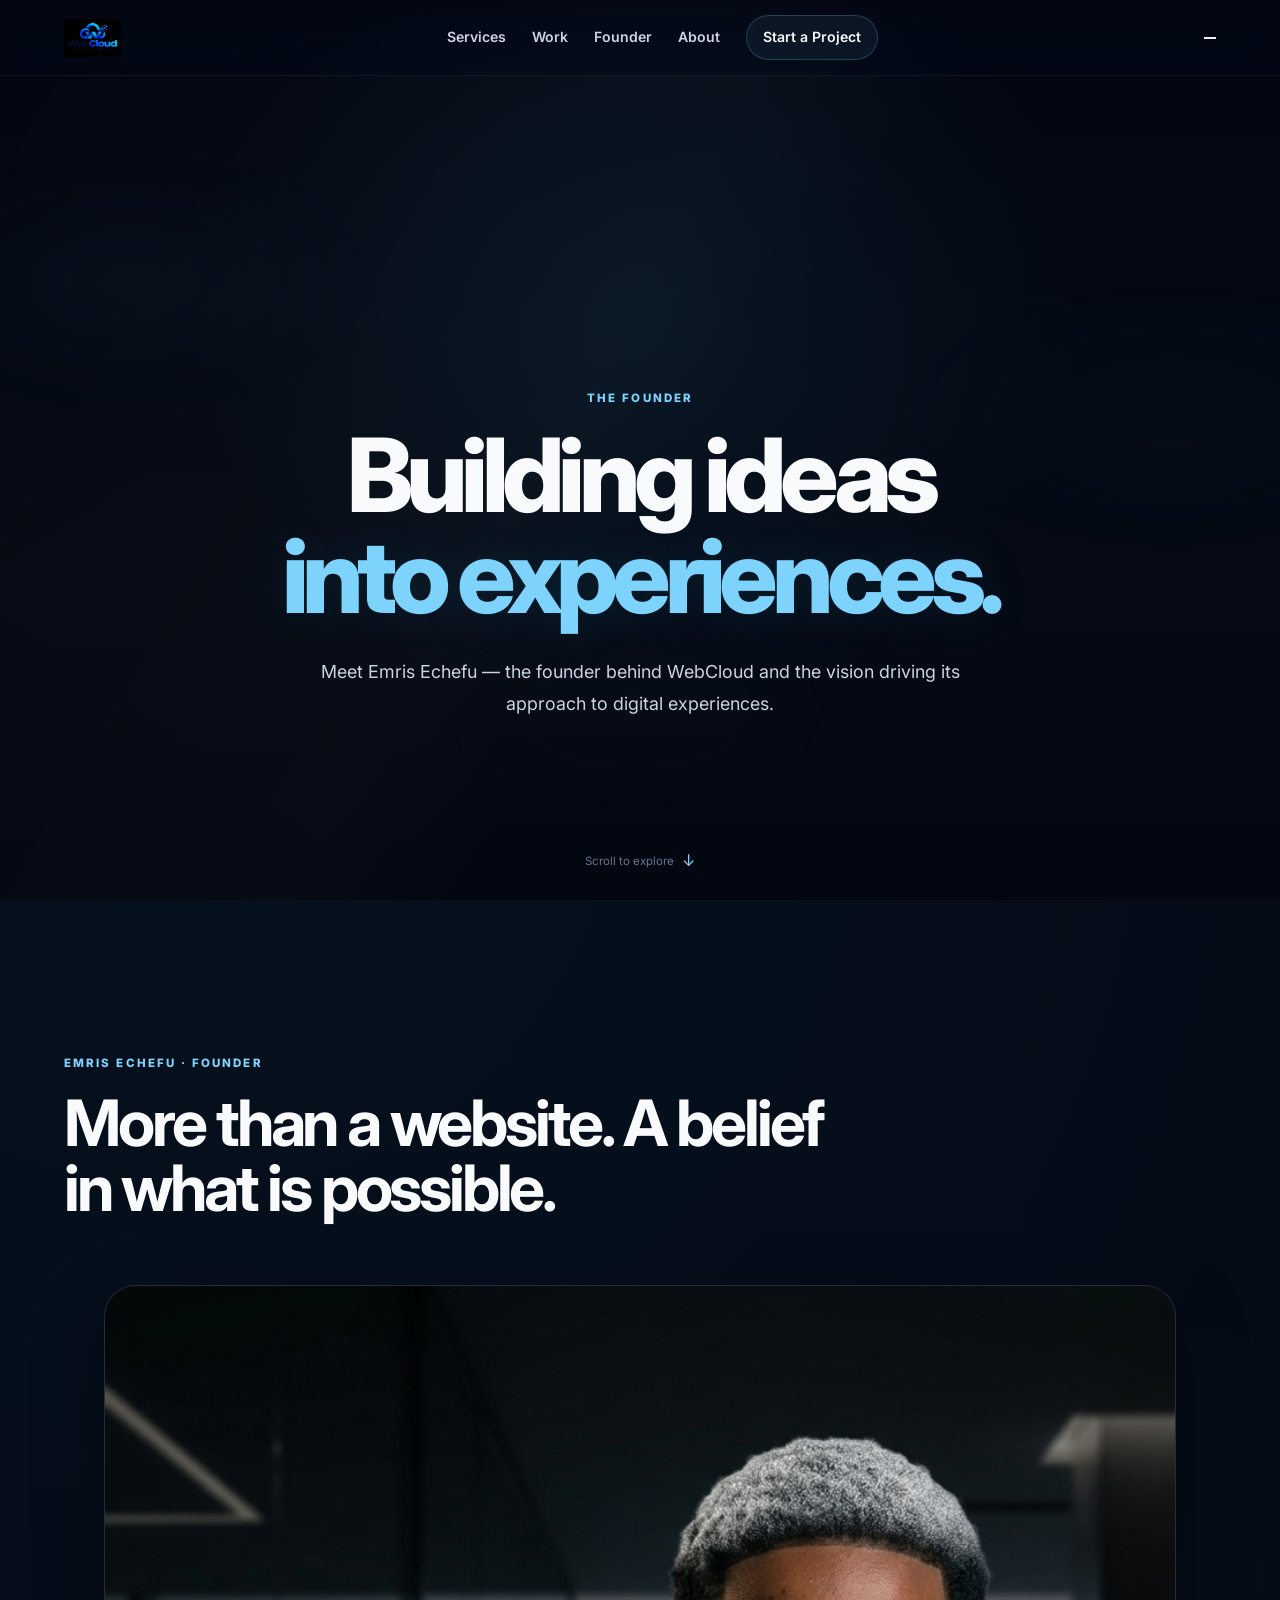
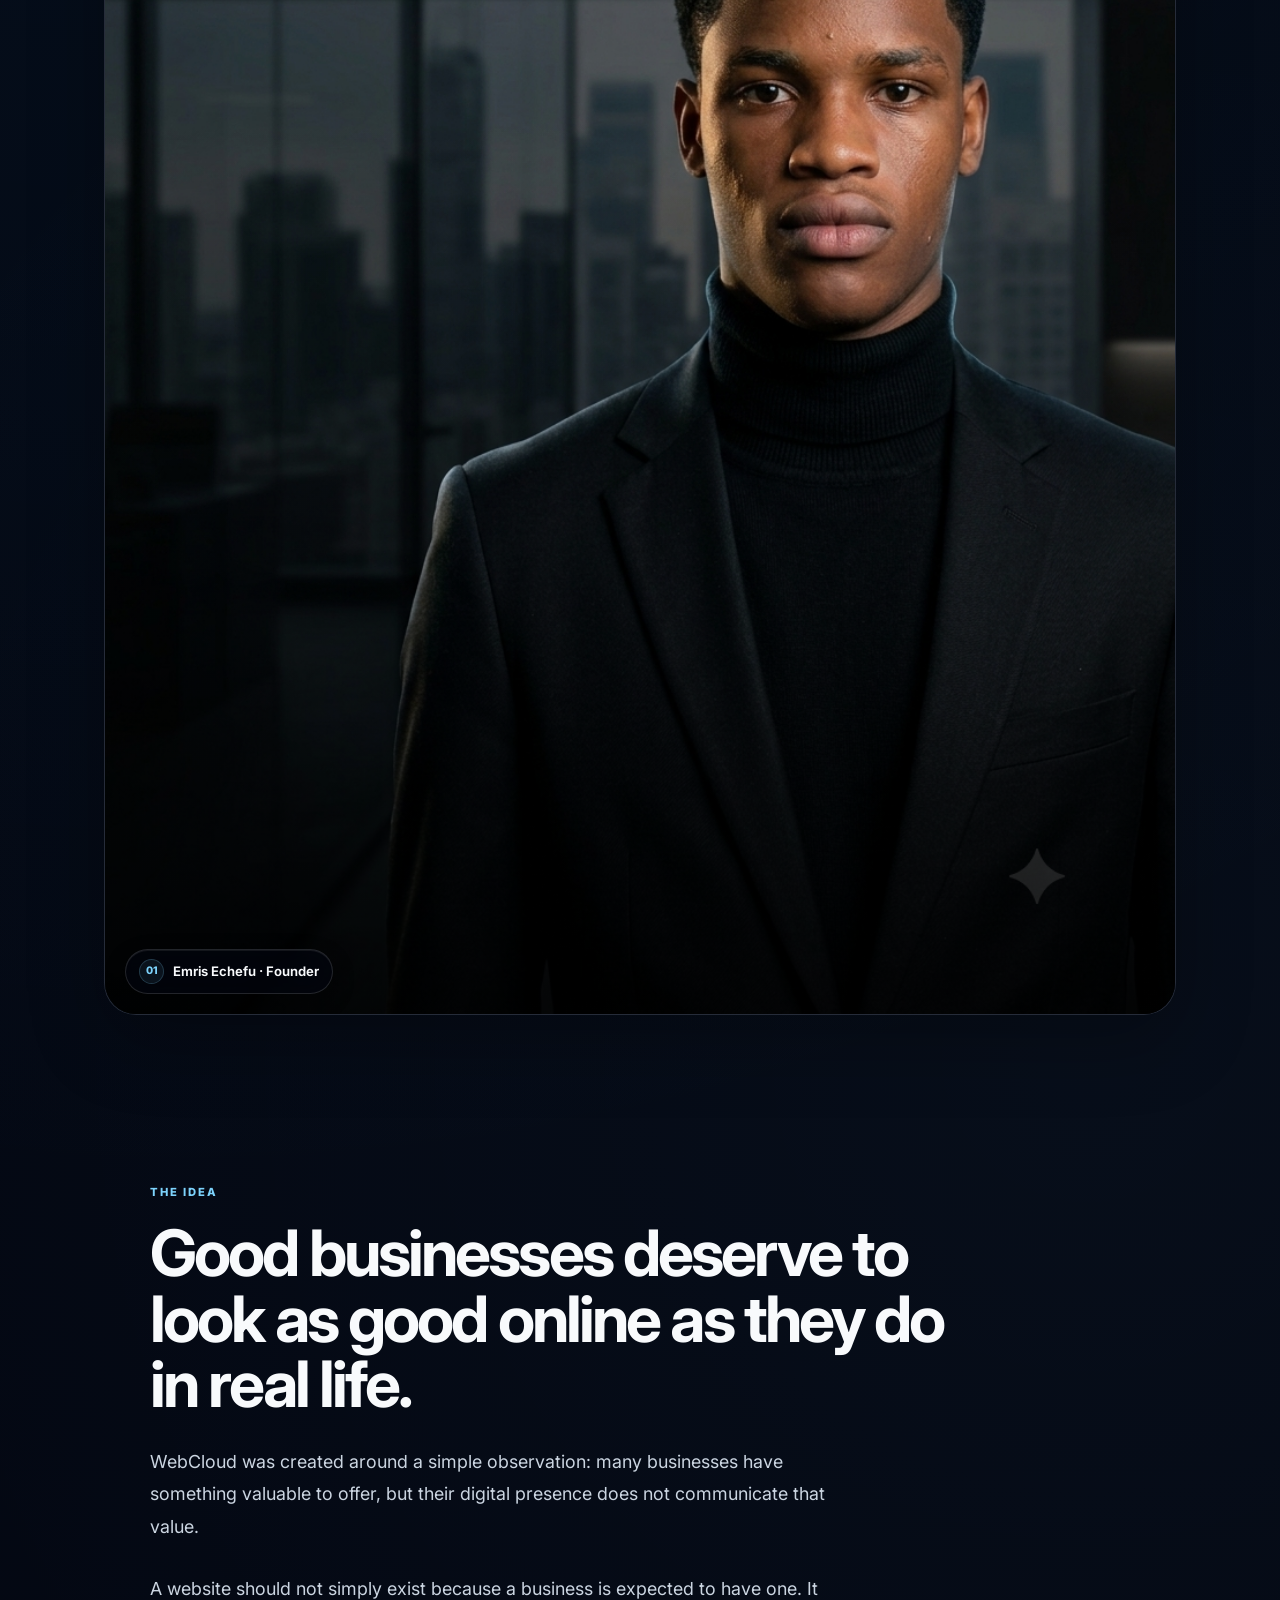
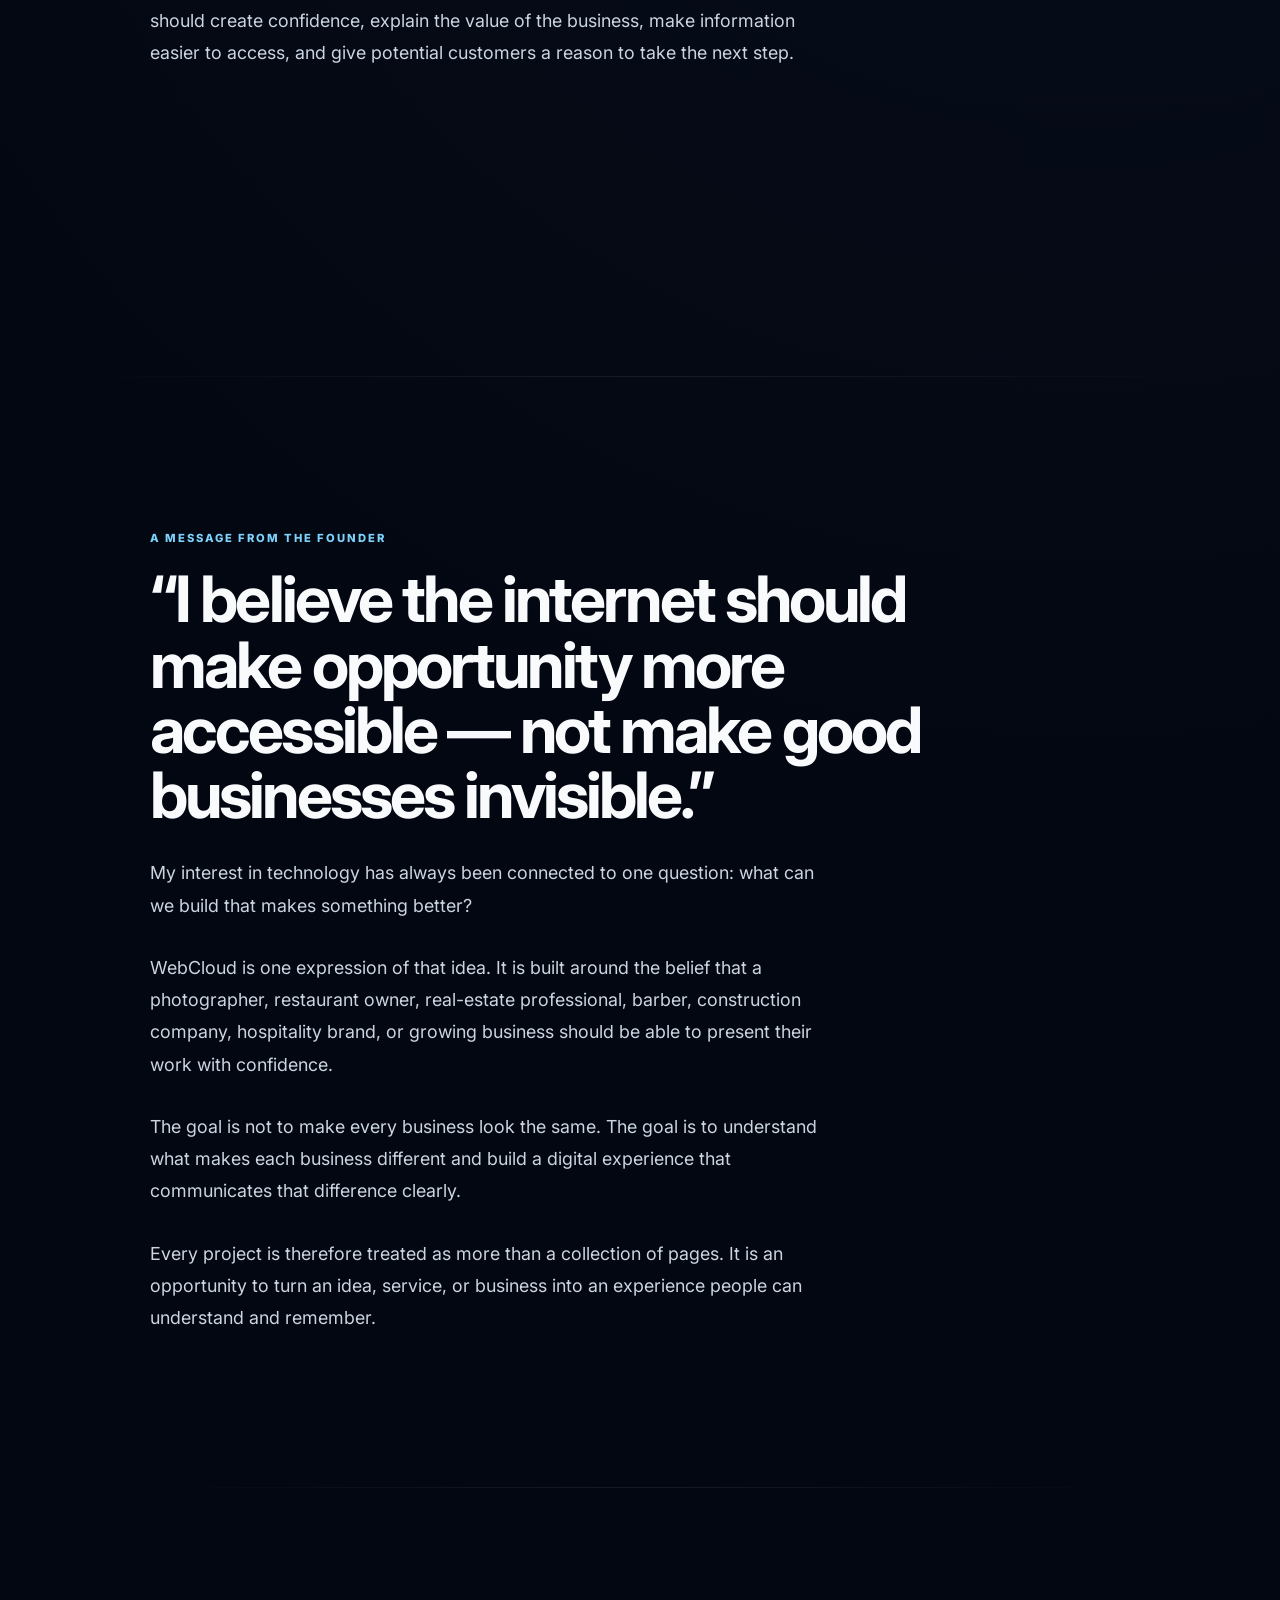
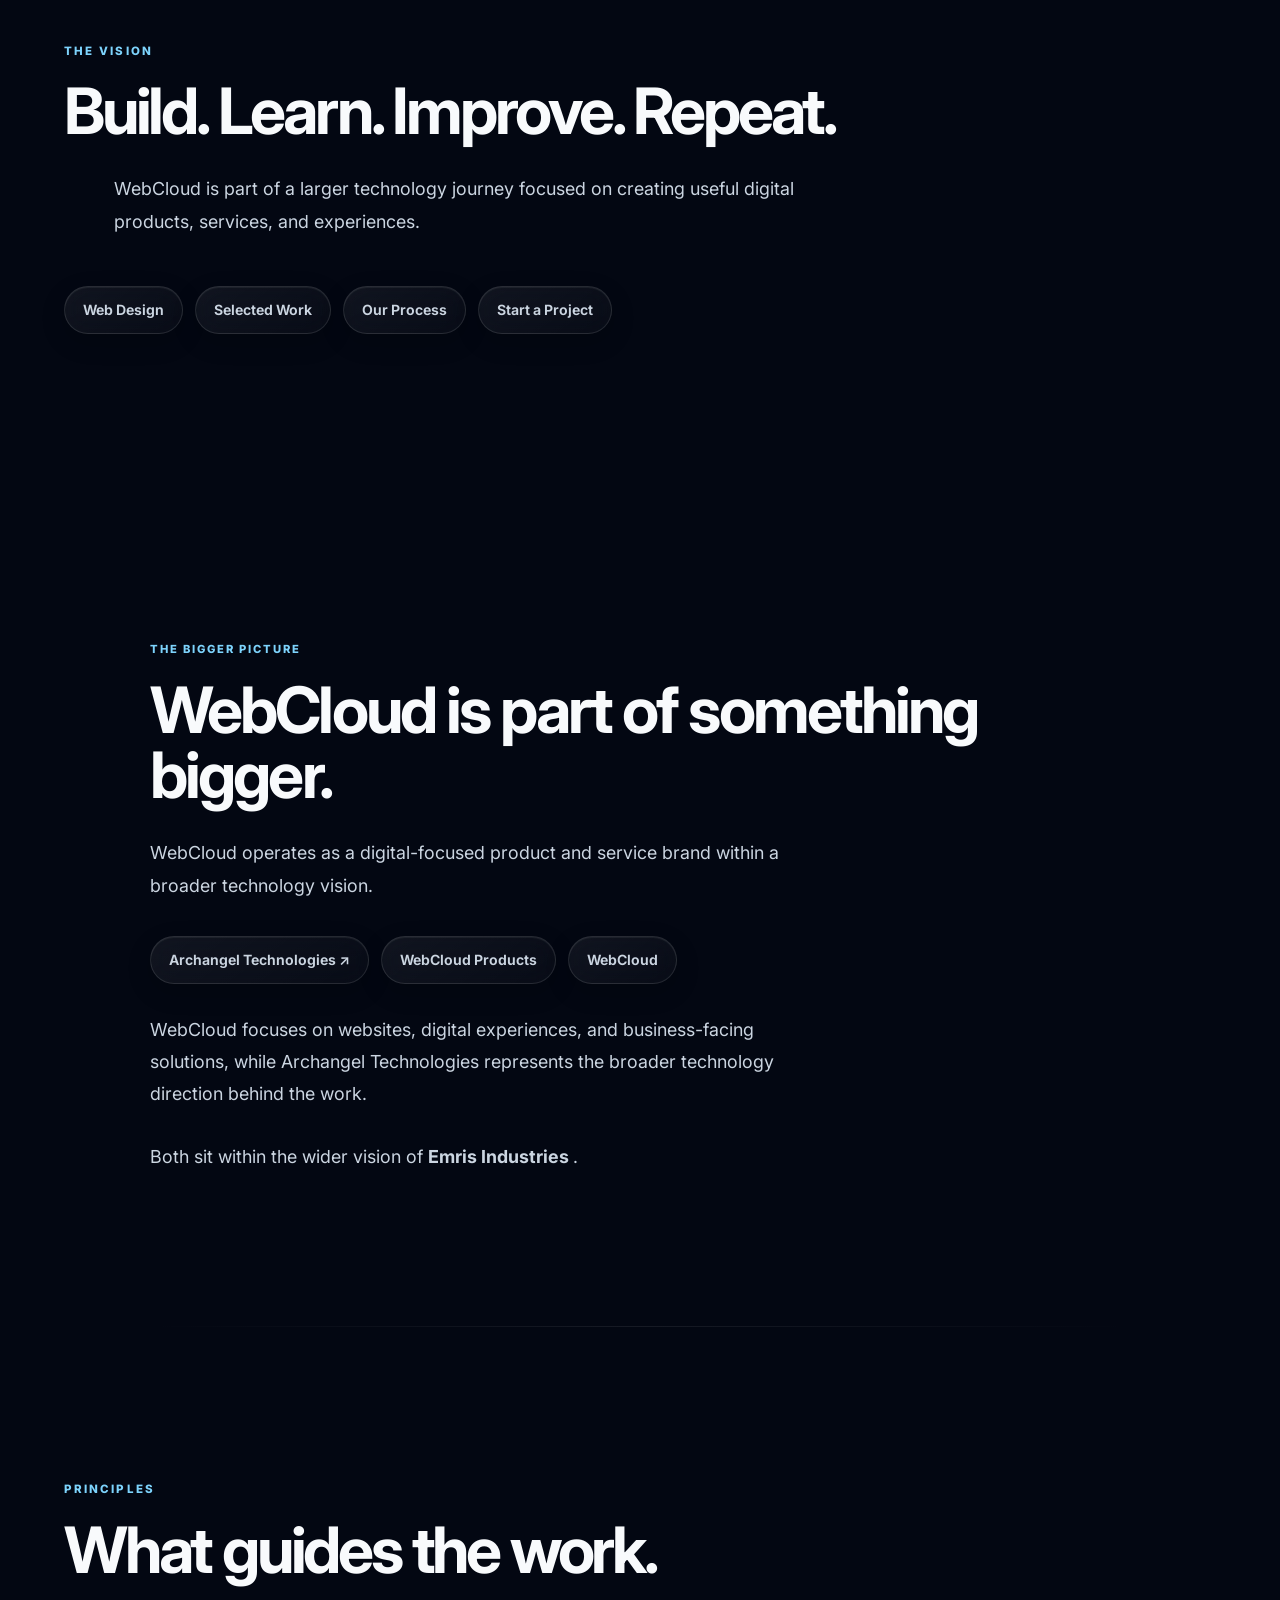
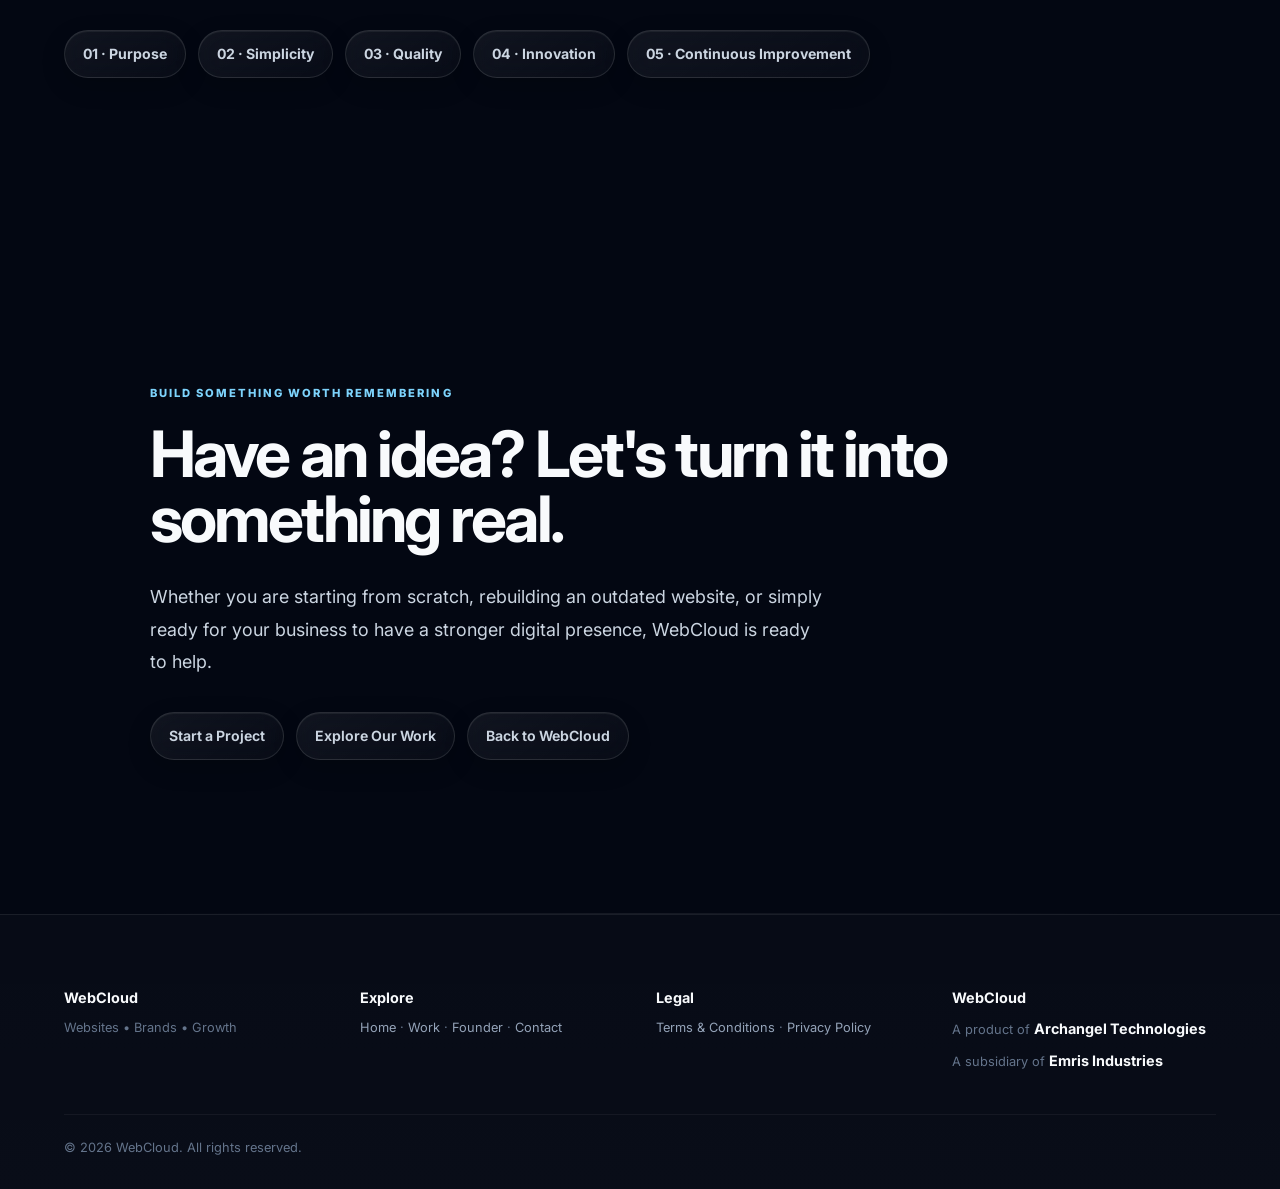
==== founder.html @ 2da9cf2d "Create founder.html" ====
<!DOCTYPE html>
<html lang="en">
<head>
  <meta charset="UTF-8">

  <meta
    name="viewport"
    content="width=device-width, initial-scale=1.0"
  >

  <meta
    name="theme-color"
    content="#030712"
  >

  <meta
    name="robots"
    content="index, follow"
  >

  <meta
    name="author"
    content="Emris Echefu"
  >

  <meta
    name="description"
    content="Meet Emris Echefu, founder of WebCloud and the creative mind behind its mission to help ambitious businesses build stronger digital identities."
  >

  <meta
    property="og:type"
    content="profile"
  >

  <meta
    property="og:title"
    content="The Founder — WebCloud"
  >

  <meta
    property="og:description"
    content="Meet Emris Echefu, founder of WebCloud."
  >

  <meta
    property="og:site_name"
    content="WebCloud"
  >

  <meta
    property="og:image"
    content="assets/founder-emris.png"
  >

  <link
    rel="icon"
    type="image/png"
    href="assets/webcloud-logo.png"
  >

  <link
    rel="preconnect"
    href="https://fonts.googleapis.com"
  >

  <link
    rel="preconnect"
    href="https://fonts.gstatic.com"
    crossorigin
  >

  <link
    href="https://fonts.googleapis.com/css2?family=Inter:wght@400;500;600;700;800&display=swap"
    rel="stylesheet"
  >

  <link
    rel="stylesheet"
    href="styles.css"
  >

  <title>
    The Founder — WebCloud
  </title>
</head>

<body>

  <!-- =====================================================
       HEADER
       ===================================================== -->

  <header class="site-header">

    <a
      class="brand"
      href="index.html"
      aria-label="WebCloud home"
    >

      <img
        src="assets/webcloud-logo.png"
        alt="WebCloud"
        width="180"
        height="48"
      >

    </a>


    <nav
      class="main-nav"
      aria-label="Primary navigation"
    >

      <a href="index.html#services">
        Services
      </a>

      <a href="products.html">
        Work
      </a>

      <a
        href="founder.html"
        aria-current="page"
      >
        Founder
      </a>

      <a href="index.html#about">
        About
      </a>

      <a
        class="nav-cta"
        href="index.html#contact"
      >
        Start a Project
      </a>

    </nav>


    <button
      class="menu-toggle"
      type="button"
      aria-label="Open navigation menu"
      aria-expanded="false"
    >

      <span></span>
      <span></span>
      <span></span>

    </button>

  </header>


  <!-- =====================================================
       MAIN
       ===================================================== -->

  <main>


    <!-- ===================================================
         HERO
         =================================================== -->

    <section
      class="hero"
      aria-labelledby="founder-hero-title"
    >

      <div
        class="sky-layer sky-layer-back"
        aria-hidden="true"
      ></div>

      <div
        class="sky-layer sky-layer-mid"
        aria-hidden="true"
      ></div>

      <div
        class="sky-layer sky-layer-front"
        aria-hidden="true"
      ></div>

      <div
        class="particle-field"
        aria-hidden="true"
      ></div>


      <div class="hero-content">

        <p class="eyebrow">
          THE FOUNDER
        </p>

        <h1 id="founder-hero-title">

          Building ideas
          <br>

          <span>
            into experiences.
          </span>

        </h1>

        <p class="hero-copy">

          Meet Emris Echefu — the founder behind
          WebCloud and the vision driving its approach
          to digital experiences.

        </p>

      </div>


      <div
        class="scroll-hint"
        aria-hidden="true"
      >

        Scroll to explore

        <span>
          ↓
        </span>

      </div>

    </section>


    <!-- ===================================================
         FOUNDER PROFILE
         =================================================== -->

    <section
      class="portfolio-section founder-profile"
      aria-labelledby="profile-title"
    >

      <div class="portfolio-heading">

        <p class="eyebrow">
          EMRIS ECHEFU · FOUNDER
        </p>

        <h2 id="profile-title">

          More than a website.
          A belief in what is possible.

        </h2>

      </div>


      <div class="portfolio-grid">

        <figure
          class="portfolio-card portfolio-card-wide"
        >

          <img
            src="assets/founder-emris.png"
            alt="Emris Echefu, founder of WebCloud"
            width="1600"
            height="1200"
            loading="eager"
            fetchpriority="high"
            decoding="async"
          >

          <figcaption>

            <span>
              01
            </span>

            Emris Echefu · Founder

          </figcaption>

        </figure>

      </div>


      <div class="section-placeholder">

        <p>
          THE IDEA
        </p>

        <h2>
          Good businesses deserve to look as good online as they do in real life.
        </h2>

        <p class="hero-copy">

          WebCloud was created around a simple observation:
          many businesses have something valuable to offer,
          but their digital presence does not communicate
          that value.

        </p>

        <p class="hero-copy">

          A website should not simply exist because a business
          is expected to have one. It should create confidence,
          explain the value of the business, make information
          easier to access, and give potential customers a
          reason to take the next step.

        </p>

      </div>

    </section>


    <!-- ===================================================
         FOUNDER MESSAGE
         =================================================== -->

    <section
      class="section-placeholder"
      aria-labelledby="message-title"
    >

      <p>
        A MESSAGE FROM THE FOUNDER
      </p>

      <h2 id="message-title">

        “I believe the internet should make opportunity
        more accessible — not make good businesses invisible.”

      </h2>

      <p class="hero-copy">

        My interest in technology has always been connected
        to one question: what can we build that makes something
        better?

      </p>

      <p class="hero-copy">

        WebCloud is one expression of that idea.

        It is built around the belief that a photographer,
        restaurant owner, real-estate professional, barber,
        construction company, hospitality brand, or growing
        business should be able to present their work with
        confidence.

      </p>

      <p class="hero-copy">

        The goal is not to make every business look the same.
        The goal is to understand what makes each business
        different and build a digital experience that communicates
        that difference clearly.

      </p>

      <p class="hero-copy">

        Every project is therefore treated as more than a
        collection of pages. It is an opportunity to turn an
        idea, service, or business into an experience people
        can understand and remember.

      </p>

    </section>


    <!-- ===================================================
         VISION
         =================================================== -->

    <section
      class="portfolio-section"
      aria-labelledby="vision-title"
    >

      <div class="portfolio-heading">

        <p class="eyebrow">
          THE VISION
        </p>

        <h2 id="vision-title">

          Build. Learn. Improve. Repeat.

        </h2>

        <p class="hero-copy">

          WebCloud is part of a larger technology journey
          focused on creating useful digital products,
          services, and experiences.

        </p>

      </div>


      <div class="contact-links">

        <a href="index.html#services">
          Web Design
        </a>

        <a href="products.html">
          Selected Work
        </a>

        <a href="index.html#process">
          Our Process
        </a>

        <a href="index.html#contact">
          Start a Project
        </a>

      </div>

    </section>


    <!-- ===================================================
         COMPANY STRUCTURE
         =================================================== -->

    <section
      class="section-placeholder"
      aria-labelledby="company-title"
    >

      <p>
        THE BIGGER PICTURE
      </p>

      <h2 id="company-title">

        WebCloud is part of something bigger.

      </h2>

      <p class="hero-copy">

        WebCloud operates as a digital-focused product and
        service brand within a broader technology vision.

      </p>

      <div class="contact-links">

        <a
          href="https://archangel-gules.vercel.app/"
          target="_blank"
          rel="noopener noreferrer"
        >

          Archangel Technologies ↗

        </a>

        <a href="products.html">

          WebCloud Products

        </a>

        <a href="index.html">

          WebCloud

        </a>

      </div>

      <p class="hero-copy">

        WebCloud focuses on websites, digital experiences,
        and business-facing solutions, while Archangel
        Technologies represents the broader technology
        direction behind the work.

      </p>

      <p class="hero-copy">

        Both sit within the wider vision of
        <strong>
          Emris Industries
        </strong>.

      </p>

    </section>


    <!-- ===================================================
         FOUNDER PRINCIPLES
         =================================================== -->

    <section
      class="portfolio-section"
      aria-labelledby="principles-title"
    >

      <div class="portfolio-heading">

        <p class="eyebrow">
          PRINCIPLES
        </p>

        <h2 id="principles-title">

          What guides the work.

        </h2>

      </div>


      <div class="contact-links">

        <a href="#principles">

          <strong>
            01 · Purpose
          </strong>

        </a>

        <a href="#principles">

          <strong>
            02 · Simplicity
          </strong>

        </a>

        <a href="#principles">

          <strong>
            03 · Quality
          </strong>

        </a>

        <a href="#principles">

          <strong>
            04 · Innovation
          </strong>

        </a>

        <a href="#principles">

          <strong>
            05 · Continuous Improvement
          </strong>

        </a>

      </div>

    </section>


    <!-- ===================================================
         CLOSING
         =================================================== -->

    <section
      class="section-placeholder contact-placeholder"
      aria-labelledby="closing-title"
    >

      <p>
        BUILD SOMETHING WORTH REMEMBERING
      </p>

      <h2 id="closing-title">

        Have an idea?
        Let's turn it into something real.

      </h2>

      <p class="hero-copy">

        Whether you are starting from scratch,
        rebuilding an outdated website, or simply
        ready for your business to have a stronger
        digital presence, WebCloud is ready to help.

      </p>


      <div class="contact-links">

        <a href="index.html#contact">
          Start a Project
        </a>

        <a href="products.html">
          Explore Our Work
        </a>

        <a href="index.html">
          Back to WebCloud
        </a>

      </div>

    </section>

  </main>


  <!-- =====================================================
       FOOTER
       ===================================================== -->

  <footer class="site-footer">

    <div>

      <strong>
        WebCloud
      </strong>

      <p>
        Websites • Brands • Growth
      </p>

    </div>


    <div>

      <strong>
        Explore
      </strong>

      <p>

        <a href="index.html">
          Home
        </a>

        ·

        <a href="products.html">
          Work
        </a>

        ·

        <a href="founder.html">
          Founder
        </a>

        ·

        <a href="index.html#contact">
          Contact
        </a>

      </p>

    </div>


    <div>

      <strong>
        Legal
      </strong>

      <p>

        <a href="terms.html">
          Terms &amp; Conditions
        </a>

        ·

        <a href="privacy.html">
          Privacy Policy
        </a>

      </p>

    </div>


    <div>

      <strong>
        WebCloud
      </strong>

      <p>
        A product of
        <strong>
          Archangel Technologies
        </strong>
      </p>

      <p>
        A subsidiary of
        <strong>
          Emris Industries
        </strong>
      </p>

    </div>


    <div>

      <p>
        © 2026 WebCloud.
        All rights reserved.
      </p>

    </div>

  </footer>


  <!-- =====================================================
       JAVASCRIPT
       ===================================================== -->

  <script src="script.js"></script>

</body>
  </html>
---- styles.css ----
/* =========================================================
   WEBCLOUD — MASTER DESIGN SYSTEM
   Version: 1.0
   Purpose:
   - Premium dark visual system
   - Glass / crystal interface
   - Responsive layouts
   - Portfolio system
   - Founder pages
   - Niche landing pages
   - Legal pages
   - Accessibility
   ========================================================= */


/* =========================================================
   01. DESIGN TOKENS
   ========================================================= */

:root {
  /* Core */
  --bg: #030712;
  --bg-soft: #070d1a;
  --surface: #0a1120;
  --surface-soft: #0d1728;

  /* Text */
  --text: #f8fafc;
  --text-soft: #cbd5e1;
  --text-muted: #94a3b8;
  --text-dim: #64748b;

  /* Accent */
  --accent: #7dd3fc;
  --accent-strong: #38bdf8;
  --accent-soft: rgba(125, 211, 252, 0.12);

  /* Glass */
  --glass-bg: rgba(255, 255, 255, 0.055);
  --glass-bg-hover: rgba(255, 255, 255, 0.085);
  --glass-bg-strong: rgba(255, 255, 255, 0.095);

  --glass-border: rgba(255, 255, 255, 0.115);
  --glass-border-hover: rgba(255, 255, 255, 0.23);

  --glass-highlight: rgba(255, 255, 255, 0.14);

  /* Shadows */
  --shadow-sm:
    0 8px 25px rgba(0, 0, 0, 0.18);

  --shadow-md:
    0 18px 55px rgba(0, 0, 0, 0.25);

  --shadow-lg:
    0 30px 90px rgba(0, 0, 0, 0.35);

  --shadow-glass:
    0 25px 75px rgba(0, 0, 0, 0.28),
    inset 0 1px 0 rgba(255, 255, 255, 0.07);

  --shadow-glass-hover:
    0 35px 100px rgba(0, 0, 0, 0.38),
    0 0 45px rgba(56, 189, 248, 0.07),
    inset 0 1px 0 rgba(255, 255, 255, 0.12);

  /* Radius */
  --radius-sm: 10px;
  --radius-md: 16px;
  --radius-lg: 24px;
  --radius-xl: 32px;
  --radius-pill: 999px;

  /* Layout */
  --container: 1180px;
  --page-padding: clamp(20px, 5vw, 72px);

  /* Motion */
  --ease:
    cubic-bezier(0.22, 1, 0.36, 1);

  --ease-smooth:
    cubic-bezier(0.16, 1, 0.3, 1);

  --transition-fast: 180ms ease;
  --transition: 350ms var(--ease);
  --transition-slow: 600ms var(--ease-smooth);
}


/* =========================================================
   02. RESET
   ========================================================= */

*,
*::before,
*::after {
  box-sizing: border-box;
}


html {
  scroll-behavior: smooth;
  scroll-padding-top: 90px;
}


body {
  margin: 0;

  min-width: 320px;

  background:
    radial-gradient(
      circle at 15% 10%,
      rgba(56, 189, 248, 0.055),
      transparent 30%
    ),
    radial-gradient(
      circle at 85% 35%,
      rgba(125, 211, 252, 0.035),
      transparent 28%
    ),
    var(--bg);

  color: var(--text);

  font-family:
    "Inter",
    system-ui,
    -apple-system,
    BlinkMacSystemFont,
    "Segoe UI",
    sans-serif;

  font-size: 16px;
  line-height: 1.6;

  overflow-x: hidden;

  -webkit-font-smoothing: antialiased;
  text-rendering: optimizeLegibility;
}


img {
  display: block;
  max-width: 100%;
}


button,
input,
textarea,
select {
  font: inherit;
}


button,
a {
  -webkit-tap-highlight-color: transparent;
}


a {
  color: inherit;
  text-decoration: none;
}


button {
  border: 0;
}


::selection {
  background: rgba(56, 189, 248, 0.22);
  color: #fff;
}


/* =========================================================
   03. ACCESSIBILITY
   ========================================================= */

:focus-visible {
  outline: 2px solid var(--accent);
  outline-offset: 4px;
}


.skip-link {
  position: fixed;

  top: 12px;
  left: 12px;

  z-index: 9999;

  padding: 10px 15px;

  border-radius: var(--radius-sm);

  background: #fff;
  color: #020617;

  transform: translateY(-150%);

  transition: transform var(--transition-fast);
}


.skip-link:focus {
  transform: translateY(0);
}


/* =========================================================
   04. GLOBAL CONTAINER
   ========================================================= */

.container {
  width: min(
    calc(100% - (var(--page-padding) * 2)),
    var(--container)
  );

  margin-inline: auto;
}


main {
  position: relative;
  isolation: isolate;
}


/* =========================================================
   05. HEADER
   ========================================================= */

.site-header {
  position: fixed;

  top: 0;
  left: 0;
  right: 0;

  z-index: 1000;

  display: flex;
  align-items: center;
  justify-content: space-between;

  min-height: 76px;

  padding:
    12px
    var(--page-padding);

  background:
    linear-gradient(
      180deg,
      rgba(3, 7, 18, 0.76),
      rgba(3, 7, 18, 0.35)
    );

  border-bottom:
    1px solid rgba(255, 255, 255, 0.055);

  backdrop-filter:
    blur(18px)
    saturate(140%);

  -webkit-backdrop-filter:
    blur(18px)
    saturate(140%);

  transition:
    background var(--transition),
    border-color var(--transition),
    box-shadow var(--transition);
}


.site-header.scrolled,
.site-header.is-scrolled,
.site-header[data-scrolled="true"] {
  background:
    rgba(3, 7, 18, 0.82);

  border-bottom-color:
    rgba(255, 255, 255, 0.09);

  box-shadow:
    0 15px 50px rgba(0, 0, 0, 0.2);
}


.brand {
  display: inline-flex;
  align-items: center;

  position: relative;

  z-index: 2;
}


.brand img {
  width: auto;
  height: 38px;

  object-fit: contain;
}


.main-nav {
  display: flex;
  align-items: center;
  gap: 26px;
}


.main-nav > a {
  position: relative;

  color: var(--text-soft);

  font-size: 0.88rem;
  font-weight: 600;

  transition:
    color var(--transition-fast);
}


.main-nav > a:not(.nav-cta)::after {
  content: "";

  position: absolute;

  left: 0;
  bottom: -7px;

  width: 0;
  height: 1px;

  background: var(--accent);

  transition: width var(--transition);
}


.main-nav > a:not(.nav-cta):hover {
  color: var(--text);
}


.main-nav > a:not(.nav-cta):hover::after {
  width: 100%;
}


.nav-cta {
  padding: 10px 16px;

  border:
    1px solid rgba(125, 211, 252, 0.22);

  border-radius: var(--radius-pill);

  background:
    rgba(125, 211, 252, 0.075);

  color: var(--text) !important;

  backdrop-filter: blur(12px);
  -webkit-backdrop-filter: blur(12px);

  transition:
    transform var(--transition),
    background var(--transition),
    border-color var(--transition);
}


.nav-cta:hover {
  transform: translateY(-2px);

  background:
    rgba(125, 211, 252, 0.13);

  border-color:
    rgba(125, 211, 252, 0.36);
}


/* =========================================================
   06. HERO
   ========================================================= */

.hero {
  position: relative;

  min-height: 100svh;

  display: grid;
  place-items: center;

  padding:
    150px
    var(--page-padding)
    100px;

  overflow: hidden;

  background:
    radial-gradient(
      ellipse at 50% 35%,
      rgba(56, 189, 248, 0.075),
      transparent 50%
    ),
    linear-gradient(
      180deg,
      #030712 0%,
      #050a14 65%,
      #030712 100%
    );
}


.hero::before {
  content: "";

  position: absolute;
  inset: 0;

  pointer-events: none;

  background:
    linear-gradient(
      120deg,
      transparent 0%,
      rgba(255, 255, 255, 0.018) 45%,
      transparent 55%
    );

  opacity: 0.8;
}


.hero-content {
  position: relative;

  z-index: 5;

  width: min(900px, 100%);

  text-align: center;
}


.eyebrow {
  margin: 0 0 18px;

  color: var(--accent);

  font-size: 0.72rem;
  font-weight: 800;

  letter-spacing: 0.18em;
  text-transform: uppercase;
}


.hero h1 {
  margin: 0;

  max-width: 1000px;

  font-size:
    clamp(3rem, 8vw, 7rem);

  line-height: 0.98;

  letter-spacing: -0.065em;

  font-weight: 800;
}


.hero h1 span {
  color: var(--accent);

  text-shadow:
    0 0 50px rgba(56, 189, 248, 0.12);
}


.hero-copy {
  width: min(680px, 100%);

  margin:
    30px auto 0;

  color: var(--text-soft);

  font-size:
    clamp(1rem, 1.5vw, 1.12rem);

  line-height: 1.8;
}


.hero-actions {
  display: flex;
  align-items: center;
  justify-content: center;
  flex-wrap: wrap;

  gap: 12px;

  margin-top: 34px;
}


.scroll-hint {
  position: absolute;

  left: 50%;
  bottom: 26px;

  z-index: 5;

  display: flex;
  align-items: center;
  gap: 8px;

  color: var(--text-dim);

  font-size: 0.72rem;

  transform: translateX(-50%);
}


.scroll-hint span {
  color: var(--accent);

  font-size: 1rem;
}


/* =========================================================
   07. ATMOSPHERIC SKY LAYERS
   ========================================================= */

.sky-layer {
  position: absolute;

  pointer-events: none;

  border-radius: 50%;

  filter: blur(40px);

  opacity: 0.55;

  will-change: transform;
}


.sky-layer-back {
  width: 520px;
  height: 240px;

  top: 18%;
  left: -10%;

  background:
    radial-gradient(
      ellipse,
      rgba(125, 211, 252, 0.075),
      transparent 70%
    );
}


.sky-layer-mid {
  width: 600px;
  height: 260px;

  top: 32%;
  right: -15%;

  background:
    radial-gradient(
      ellipse,
      rgba(56, 189, 248, 0.06),
      transparent 70%
    );
}


.sky-layer-front {
  width: 500px;
  height: 200px;

  bottom: 10%;
  left: 30%;

  background:
    radial-gradient(
      ellipse,
      rgba(255, 255, 255, 0.035),
      transparent 70%
    );
}


/* =========================================================
   08. BUTTON SYSTEM
   ========================================================= */

.button {
  position: relative;

  display: inline-flex;
  align-items: center;
  justify-content: center;

  min-height: 50px;

  padding: 0 20px;

  border-radius: var(--radius-pill);

  font-size: 0.9rem;
  font-weight: 700;

  overflow: hidden;

  transition:
    transform var(--transition),
    background var(--transition),
    border-color var(--transition),
    box-shadow var(--transition);
}


.button-primary {
  border:
    1px solid rgba(125, 211, 252, 0.35);

  background:
    linear-gradient(
      135deg,
      rgba(125, 211, 252, 0.18),
      rgba(56, 189, 248, 0.08)
    );

  color: #fff;

  box-shadow:
    0 15px 40px rgba(0, 0, 0, 0.22),
    inset 0 1px 0 rgba(255, 255, 255, 0.11);
}


.button-primary:hover {
  transform: translateY(-3px);

  border-color:
    rgba(125, 211, 252, 0.55);

  background:
    linear-gradient(
      135deg,
      rgba(125, 211, 252, 0.25),
      rgba(56, 189, 248, 0.12)
    );

  box-shadow:
    0 22px 60px rgba(0, 0, 0, 0.3),
    0 0 40px rgba(56, 189, 248, 0.08),
    inset 0 1px 0 rgba(255, 255, 255, 0.15);
}


.button-secondary {
  border:
    1px solid rgba(255, 255, 255, 0.14);

  background:
    rgba(255, 255, 255, 0.045);

  color: var(--text);

  backdrop-filter: blur(14px);
  -webkit-backdrop-filter: blur(14px);

  box-shadow:
    var(--shadow-sm),
    inset 0 1px 0 rgba(255, 255, 255, 0.07);
}


.button-secondary:hover {
  transform: translateY(-3px);

  background:
    rgba(255, 255, 255, 0.08);

  border-color:
    rgba(255, 255, 255, 0.25);

  box-shadow:
    var(--shadow-md),
    inset 0 1px 0 rgba(255, 255, 255, 0.11);
}


/* =========================================================
   09. GENERIC SECTIONS
   ========================================================= */

section {
  position: relative;
}


.section-placeholder {
  width: min(
    calc(100% - (var(--page-padding) * 2)),
    980px
  );

  margin-inline: auto;

  padding:
    clamp(90px, 12vw, 160px)
    0;
}


.section-placeholder > p:first-child {
  margin: 0 0 18px;

  color: var(--accent);

  font-size: 0.7rem;
  font-weight: 800;

  letter-spacing: 0.18em;

  text-transform: uppercase;
}


.section-placeholder h2 {
  max-width: 850px;

  margin: 0;

  font-size:
    clamp(2rem, 5vw, 4.2rem);

  line-height: 1.02;

  letter-spacing: -0.045em;
}


.section-placeholder .hero-copy {
  margin-left: 0;
  margin-right: 0;

  max-width: 720px;
}


.section-placeholder::after {
  content: "";

  position: absolute;

  left: 0;
  right: 0;
  bottom: 0;

  height: 1px;

  background:
    linear-gradient(
      90deg,
      transparent,
      rgba(255, 255, 255, 0.08),
      transparent
    );
}


/* =========================================================
   10. GLASS CARD SYSTEM
   ========================================================= */

.glass-card {
  position: relative;

  overflow: hidden;

  background:
    linear-gradient(
      145deg,
      rgba(255, 255, 255, 0.075),
      rgba(255, 255, 255, 0.025)
    );

  border:
    1px solid var(--glass-border);

  border-radius: var(--radius-lg);

  box-shadow: var(--shadow-glass);

  backdrop-filter:
    blur(18px)
    saturate(125%);

  -webkit-backdrop-filter:
    blur(18px)
    saturate(125%);

  transition:
    transform var(--transition-slow),
    background var(--transition),
    border-color var(--transition),
    box-shadow var(--transition-slow);
}


.glass-card::before {
  content: "";

  position: absolute;

  top: 0;
  left: 0;

  width: 48%;
  height: 1px;

  pointer-events: none;

  background:
    linear-gradient(
      90deg,
      transparent,
      rgba(255, 255, 255, 0.45),
      transparent
    );

  opacity: 0.6;

  transition:
    width var(--transition-slow),
    opacity var(--transition);
}


.glass-card:hover {
  transform: translateY(-7px);

  background:
    linear-gradient(
      145deg,
      rgba(255, 255, 255, 0.095),
      rgba(255, 255, 255, 0.035)
    );

  border-color:
    var(--glass-border-hover);

  box-shadow:
    var(--shadow-glass-hover);
}


.glass-card:hover::before {
  width: 78%;
  opacity: 0.95;
}


/* =========================================================
   11. CONTACT / LINK CARDS
   ========================================================= */

.contact-links {
  display: flex;
  flex-wrap: wrap;

  gap: 12px;

  margin-top: 34px;
}


.contact-links a {
  position: relative;

  display: inline-flex;
  align-items: center;
  justify-content: center;

  min-height: 48px;

  padding:
    0 18px;

  border:
    1px solid var(--glass-border);

  border-radius: var(--radius-pill);

  background:
    linear-gradient(
      145deg,
      rgba(255, 255, 255, 0.06),
      rgba(255, 255, 255, 0.025)
    );

  color: var(--text-soft);

  font-size: 0.88rem;
  font-weight: 650;

  box-shadow:
    var(--shadow-sm),
    inset 0 1px 0 rgba(255, 255, 255, 0.06);

  backdrop-filter: blur(14px);
  -webkit-backdrop-filter: blur(14px);

  transition:
    transform var(--transition),
    background var(--transition),
    border-color var(--transition),
    color var(--transition),
    box-shadow var(--transition);
}


.contact-links a:hover {
  transform: translateY(-3px);

  color: var(--text);

  background:
    linear-gradient(
      145deg,
      rgba(255, 255, 255, 0.095),
      rgba(255, 255, 255, 0.035)
    );

  border-color:
    var(--glass-border-hover);

  box-shadow:
    var(--shadow-md),
    inset 0 1px 0 rgba(255, 255, 255, 0.1);
}


/* =========================================================
   12. PORTFOLIO
   ========================================================= */

.portfolio-section {
  width: min(
    calc(100% - (var(--page-padding) * 2)),
    var(--container)
  );

  margin-inline: auto;

  padding:
    clamp(90px, 12vw, 160px)
    0;
}


.portfolio-heading {
  max-width: 780px;

  margin-bottom: 48px;
}


.portfolio-heading h2 {
  margin: 0;

  font-size:
    clamp(2.1rem, 5vw, 4.6rem);

  line-height: 1.02;

  letter-spacing: -0.05em;
}


.portfolio-grid {
  display: grid;

  grid-template-columns:
    repeat(2, minmax(0, 1fr));

  gap: 18px;
}


.portfolio-card {
  position: relative;

  min-height: 420px;

  overflow: hidden;

  border:
    1px solid var(--glass-border);

  border-radius: var(--radius-xl);

  background: var(--surface);

  box-shadow: var(--shadow-glass);

  backdrop-filter: blur(16px);
  -webkit-backdrop-filter: blur(16px);

  transform: translate3d(0, 0, 0);

  transition:
    transform var(--transition-slow),
    border-color var(--transition),
    box-shadow var(--transition-slow);
}


.portfolio-card-wide {
  grid-column: 1 / -1;

  min-height: clamp(340px, 52vw, 680px);
}


.portfolio-card img {
  width: 100%;
  height: 100%;

  min-height: inherit;

  object-fit: cover;

  transform: scale(1.001);

  transition:
    transform 900ms var(--ease-smooth),
    filter 700ms ease;
}


.portfolio-card::after {
  content: "";

  position: absolute;

  inset: 0;

  z-index: 1;

  pointer-events: none;

  background:
    linear-gradient(
      to top,
      rgba(0, 0, 0, 0.78),
      rgba(0, 0, 0, 0.22) 35%,
      transparent 68%
    );
}


.portfolio-card:hover {
  transform: translateY(-7px);

  border-color:
    var(--glass-border-hover);

  box-shadow:
    var(--shadow-glass-hover);
}


.portfolio-card:hover img {
  transform: scale(1.045);

  filter:
    saturate(1.05)
    contrast(1.02)
    brightness(1.03);
}


.portfolio-card figcaption {
  position: absolute;

  z-index: 3;

  left: 20px;
  bottom: 20px;

  display: inline-flex;
  align-items: center;
  gap: 9px;

  padding:
    9px 13px;

  border:
    1px solid rgba(255, 255, 255, 0.13);

  border-radius: var(--radius-pill);

  background:
    rgba(3, 7, 18, 0.55);

  color: var(--text);

  font-size: 0.82rem;
  font-weight: 650;

  backdrop-filter: blur(16px);
  -webkit-backdrop-filter: blur(16px);

  box-shadow:
    var(--shadow-sm),
    inset 0 1px 0 rgba(255, 255, 255, 0.07);

  transition:
    transform var(--transition),
    background var(--transition),
    border-color var(--transition);
}


.portfolio-card figcaption span {
  display: inline-grid;
  place-items: center;

  width: 25px;
  height: 25px;

  border:
    1px solid rgba(125, 211, 252, 0.2);

  border-radius: 50%;

  background:
    rgba(125, 211, 252, 0.08);

  color: var(--accent);

  font-size: 0.65rem;
  font-weight: 800;
}


.portfolio-card:hover figcaption {
  transform: translateY(-2px);

  background:
    rgba(3, 7, 18, 0.7);

  border-color:
    rgba(255, 255, 255, 0.22);
}


/* =========================================================
   13. FOUNDER
   ========================================================= */

.founder-section {
  position: relative;
}


.founder-section .portfolio-card {
  max-width: 900px;
  margin-inline: auto;
}


.founder-section .portfolio-card img {
  object-position: center top;
}


.founder-section .hero-copy {
  max-width: 760px;
}


/* =========================================================
   14. GENERIC CONTENT / NICHE PAGES
   ========================================================= */

.page-hero {
  position: relative;

  min-height: 70svh;

  display: grid;
  place-items: center;

  padding:
    150px
    var(--page-padding)
    100px;

  overflow: hidden;

  background:
    radial-gradient(
      ellipse at 50% 30%,
      rgba(56, 189, 248, 0.07),
      transparent 55%
    );
}


.page-hero-content {
  width: min(900px, 100%);

  margin-inline: auto;

  text-align: center;
}


.page-hero h1 {
  margin: 0;

  font-size:
    clamp(2.8rem, 7vw, 6.5rem);

  line-height: 0.98;

  letter-spacing: -0.06em;
}


.page-hero h1 span {
  color: var(--accent);
}


.page-section {
  width: min(
    calc(100% - (var(--page-padding) * 2)),
    var(--container)
  );

  margin-inline: auto;

  padding:
    clamp(80px, 10vw, 140px)
    0;
}


.page-section-header {
  max-width: 760px;

  margin-bottom: 44px;
}


.page-section-header h2 {
  margin: 0;

  font-size:
    clamp(2rem, 5vw, 4rem);

  line-height: 1.02;

  letter-spacing: -0.045em;
}


.page-section-header p {
  margin-top: 22px;

  color: var(--text-soft);

  line-height: 1.8;
}


/* =========================================================
   15. FEATURE GRID
   ========================================================= */

.feature-grid {
  display: grid;

  grid-template-columns:
    repeat(3, minmax(0, 1fr));

  gap: 16px;
}


.feature-card {
  padding: 28px;

  min-height: 220px;
}


.feature-card h3 {
  margin: 0 0 12px;

  font-size: 1.05rem;

  letter-spacing: -0.02em;
}


.feature-card p {
  margin: 0;

  color: var(--text-muted);

  font-size: 0.92rem;

  line-height: 1.75;
}


/* =========================================================
   16. LEGAL PAGES
   ========================================================= */

.legal-page {
  width: min(
    calc(100% - (var(--page-padding) * 2)),
    900px
  );

  margin-inline: auto;

  padding:
    160px
    0
    100px;
}


.legal-page header {
  margin-bottom: 55px;
}


.legal-page h1 {
  margin: 0;

  font-size:
    clamp(2.7rem, 7vw, 5.5rem);

  line-height: 0.98;

  letter-spacing: -0.055em;
}


.legal-page .updated {
  margin-top: 18px;

  color: var(--text-dim);

  font-size: 0.82rem;
}


.legal-content {
  padding: clamp(24px, 5vw, 50px);

  border:
    1px solid var(--glass-border);

  border-radius: var(--radius-lg);

  background:
    linear-gradient(
      145deg,
      rgba(255, 255, 255, 0.055),
      rgba(255, 255, 255, 0.018)
    );

  box-shadow: var(--shadow-glass);

  backdrop-filter: blur(18px);
  -webkit-backdrop-filter: blur(18px);
}


.legal-content h2 {
  margin:
    42px 0 14px;

  color: var(--text);

  font-size: 1.35rem;

  letter-spacing: -0.02em;
}


.legal-content h2:first-child {
  margin-top: 0;
}


.legal-content h3 {
  margin:
    30px 0 10px;

  font-size: 1rem;
}


.legal-content p,
.legal-content li {
  color: var(--text-soft);

  font-size: 0.94rem;

  line-height: 1.85;
}


.legal-content ul,
.legal-content ol {
  padding-left: 22px;
}


.legal-content li + li {
  margin-top: 8px;
}


/* =========================================================
   17. FORMS
   ========================================================= */

.form-grid {
  display: grid;

  grid-template-columns:
    repeat(2, minmax(0, 1fr));

  gap: 16px;
}


.form-field {
  display: flex;
  flex-direction: column;

  gap: 8px;
}


.form-field.full {
  grid-column: 1 / -1;
}


.form-field label {
  color: var(--text-soft);

  font-size: 0.82rem;
  font-weight: 650;
}


.form-field input,
.form-field textarea,
.form-field select {
  width: 100%;

  border:
    1px solid var(--glass-border);

  border-radius: var(--radius-md);

  padding:
    14px 15px;

  background:
    rgba(255, 255, 255, 0.045);

  color: var(--text);

  outline: none;

  backdrop-filter: blur(12px);
  -webkit-backdrop-filter: blur(12px);

  transition:
    border-color var(--transition-fast),
    background var(--transition-fast),
    box-shadow var(--transition-fast);
}


.form-field textarea {
  min-height: 160px;

  resize: vertical;
}


.form-field input::placeholder,
.form-field textarea::placeholder {
  color: var(--text-dim);
}


.form-field input:focus,
.form-field textarea:focus,
.form-field select:focus {
  border-color:
    rgba(125, 211, 252, 0.42);

  background:
    rgba(255, 255, 255, 0.065);

  box-shadow:
    0 0 0 3px rgba(56, 189, 248, 0.07);
}


/* =========================================================
   18. FOOTER
   ========================================================= */

.site-footer {
  position: relative;

  display: grid;

  grid-template-columns:
    repeat(4, minmax(0, 1fr));

  gap: 32px;

  padding:
    70px
    var(--page-padding)
    30px;

  border-top:
    1px solid rgba(255, 255, 255, 0.07);

  background:
    linear-gradient(
      180deg,
      rgba(255, 255, 255, 0.015),
      rgba(255, 255, 255, 0.025)
    );
}


.site-footer > div:last-child {
  grid-column: 1 / -1;

  padding-top: 22px;

  border-top:
    1px solid rgba(255, 255, 255, 0.05);
}


.site-footer strong {
  display: inline-block;

  margin-bottom: 8px;

  color: var(--text);

  font-size: 0.9rem;
}


.site-footer p {
  margin: 0;

  color: var(--text-dim);

  font-size: 0.8rem;

  line-height: 1.7;
}


.site-footer a {
  color: var(--text-muted);

  transition:
    color var(--transition-fast);
}


.site-footer a:hover {
  color: var(--accent);
}


/* =========================================================
   19. MOBILE NAVIGATION
   ========================================================= */

.mobile-menu-toggle {
  display: none;

  position: relative;

  z-index: 1100;

  width: 44px;
  height: 44px;

  padding: 0;

  border:
    1px solid rgba(255, 255, 255, 0.11);

  border-radius: 12px;

  background:
    rgba(255, 255, 255, 0.045);

  cursor: pointer;

  backdrop-filter: blur(14px);
  -webkit-backdrop-filter: blur(14px);
}


.mobile-menu-toggle span {
  position: absolute;

  left: 50%;

  width: 20px;
  height: 2px;

  border-radius: 2px;

  background: var(--text);

  transform:
    translateX(-50%);

  transition:
    transform var(--transition),
    opacity var(--transition);
}


.mobile-menu-toggle span:nth-child(1) {
  top: 14px;
}


.mobile-menu-toggle span:nth-child(2) {
  top: 21px;
}


.mobile-menu-toggle span:nth-child(3) {
  top: 28px;
}


.mobile-menu-toggle.active span:nth-child(1) {
  transform:
    translateX(-50%)
    translateY(7px)
    rotate(45deg);
}


.mobile-menu-toggle.active span:nth-child(2) {
  opacity: 0;
}


.mobile-menu-toggle.active span:nth-child(3) {
  transform:
    translateX(-50%)
    translateY(-7px)
    rotate(-45deg);
}


.mobile-nav {
  display: none;
}


/* =========================================================
   20. RESPONSIVE — TABLET
   ========================================================= */

@media (max-width: 900px) {

  .main-nav {
    gap: 16px;
  }


  .main-nav > a {
    font-size: 0.8rem;
  }


  .feature-grid {
    grid-template-columns:
      repeat(2, minmax(0, 1fr));
  }


  .site-footer {
    grid-template-columns:
      repeat(2, minmax(0, 1fr));
  }

}


/* =========================================================
   21. RESPONSIVE — MOBILE
   ========================================================= */

@media (max-width: 720px) {

  :root {
    --page-padding: 20px;
  }


  html {
    scroll-padding-top: 78px;
  }


  .site-header {
    min-height: 68px;

    padding:
      10px
      var(--page-padding);
  }


  .brand img {
    height: 34px;
  }


  .main-nav {
    display: none;
  }


  .mobile-menu-toggle {
    display: block;
  }


  .mobile-nav {
    position: fixed;

    top: 76px;
    left: 16px;
    right: 16px;

    z-index: 999;

    display: flex;

    flex-direction: column;

    gap: 6px;

    padding: 14px;

    border:
      1px solid var(--glass-border);

    border-radius: var(--radius-lg);

    background:
      linear-gradient(
        145deg,
        rgba(10, 17, 32, 0.94),
        rgba(5, 10, 20, 0.9)
      );

    box-shadow:
      var(--shadow-lg);

    backdrop-filter:
      blur(24px)
      saturate(140%);

    -webkit-backdrop-filter:
      blur(24px)
      saturate(140%);

    opacity: 0;

    visibility: hidden;

    transform:
      translateY(-12px)
      scale(0.98);

    transform-origin: top center;

    transition:
      opacity var(--transition),
      visibility var(--transition),
      transform var(--transition);
  }


  .mobile-nav.open,
  .mobile-nav.active {
    opacity: 1;

    visibility: visible;

    transform:
      translateY(0)
      scale(1);
  }


  .mobile-nav a {
    display: flex;
    align-items: center;

    min-height: 48px;

    padding:
      0 14px;

    border:
      1px solid transparent;

    border-radius: 12px;

    color: var(--text-soft);

    font-weight: 650;

    transition:
      background var(--transition-fast),
      color var(--transition-fast),
      border-color var(--transition-fast);
  }


  .mobile-nav a:hover,
  .mobile-nav a:focus-visible {
    background:
      rgba(255, 255, 255, 0.055);

    border-color:
      rgba(255, 255, 255, 0.08);

    color: var(--text);
  }


  .mobile-nav .nav-cta {
    justify-content: center;

    margin-top: 6px;

    border-color:
      rgba(125, 211, 252, 0.22);

    background:
      rgba(125, 211, 252, 0.08);
  }


  .hero {
    min-height: 92svh;

    padding-top: 120px;
    padding-bottom: 90px;
  }


  .hero h1 {
    font-size:
      clamp(2.7rem, 13vw, 4.5rem);
  }


  .hero-copy {
    font-size: 0.95rem;

    line-height: 1.7;
  }


  .hero-actions {
    flex-direction: column;

    align-items: stretch;
  }


  .hero-actions .button {
    width: 100%;
  }


  .section-placeholder,
  .portfolio-section,
  .page-section {
    padding-top: 90px;
    padding-bottom: 90px;
  }


  .portfolio-grid {
    grid-template-columns: 1fr;
  }


  .portfolio-card,
  .portfolio-card-wide {
    grid-column: auto;

    min-height: 360px;
  }


  .portfolio-card-wide {
    min-height: 420px;
  }


  .feature-grid {
    grid-template-columns: 1fr;
  }


  .feature-card {
    min-height: auto;
  }


  .form-grid {
    grid-template-columns: 1fr;
  }


  .form-field.full {
    grid-column: auto;
  }


  .site-footer {
    grid-template-columns: 1fr;

    gap: 26px;

    padding-top: 55px;
  }


  .site-footer > div:last-child {
    grid-column: auto;
  }


  .contact-links {
    align-items: stretch;

    flex-direction: column;
  }


  .contact-links a {
    width: 100%;
  }


  .legal-page {
    padding-top: 120px;
  }


  .legal-content {
    padding: 22px;
  }

}


/* =========================================================
   22. SMALL PHONES
   ========================================================= */

@media (max-width: 420px) {

  .hero h1 {
    font-size: 2.65rem;
  }


  .portfolio-card,
  .portfolio-card-wide {
    min-height: 320px;
  }


  .portfolio-card-wide {
    min-height: 360px;
  }


  .legal-page h1 {
    font-size: 2.7rem;
  }

}


/* =========================================================
   23. TOUCH DEVICES
   ========================================================= */

@media (hover: none) {

  .glass-card:hover,
  .portfolio-card:hover,
  .button-primary:hover,
  .button-secondary:hover,
  .contact-links a:hover,
  .nav-cta:hover {
    transform: none;
  }


  .portfolio-card:hover img {
    transform: scale(1.001);

    filter: none;
  }


  .portfolio-card:hover figcaption {
    transform: none;
  }

}


/* =========================================================
   24. REDUCED MOTION
   ========================================================= */

@media (prefers-reduced-motion: reduce) {

  html {
    scroll-behavior: auto;
  }


  *,
  *::before,
  *::after {
    animation-duration: 0.01ms !important;
    animation-iteration-count: 1 !important;
    transition-duration: 0.01ms !important;
    scroll-behavior: auto !important;
  }


  .portfolio-card:hover,
  .glass-card:hover,
  .button-primary:hover,
  .button-secondary:hover,
  .contact-links a:hover {
    transform: none !important;
  }

}


/* =========================================================
   25. PERFORMANCE SAFETY
   ========================================================= */

@media (prefers-reduced-data: reduce) {

  .sky-layer,
  .particle-field {
    display: none;
  }

}
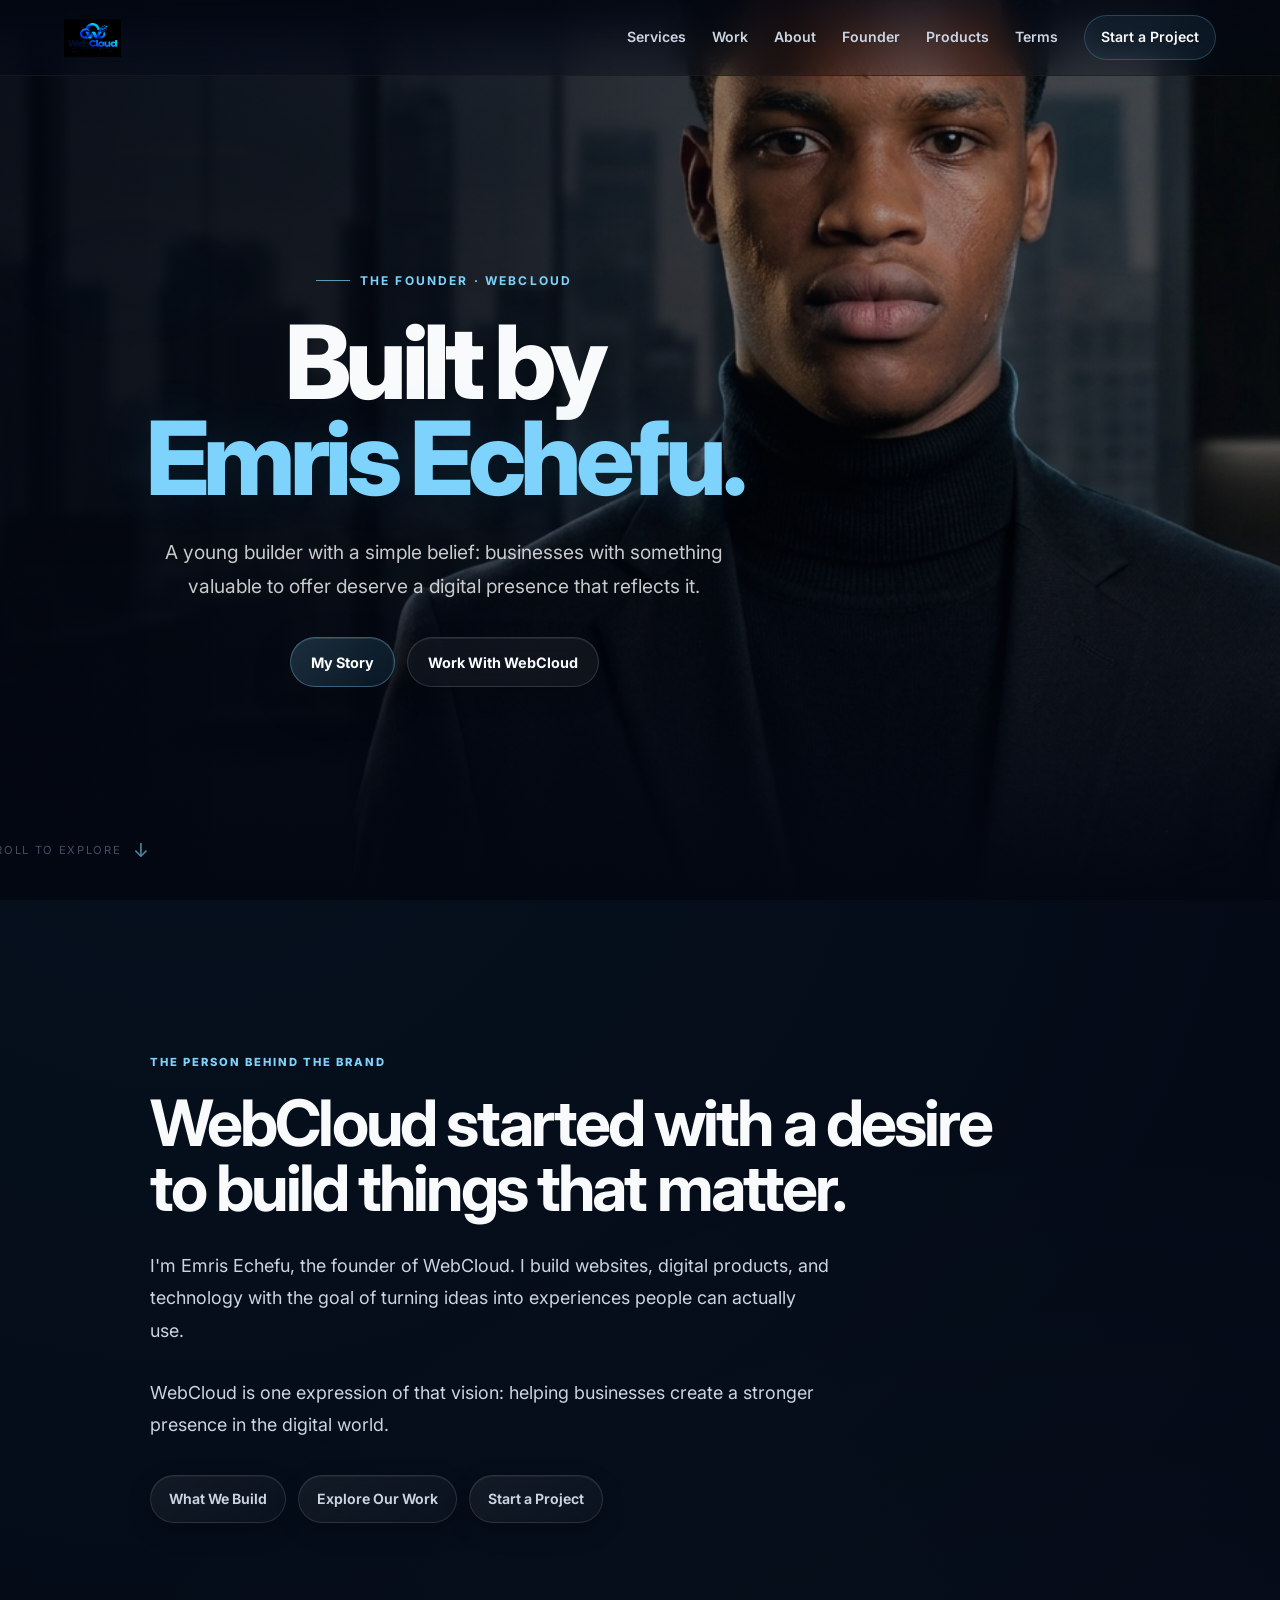
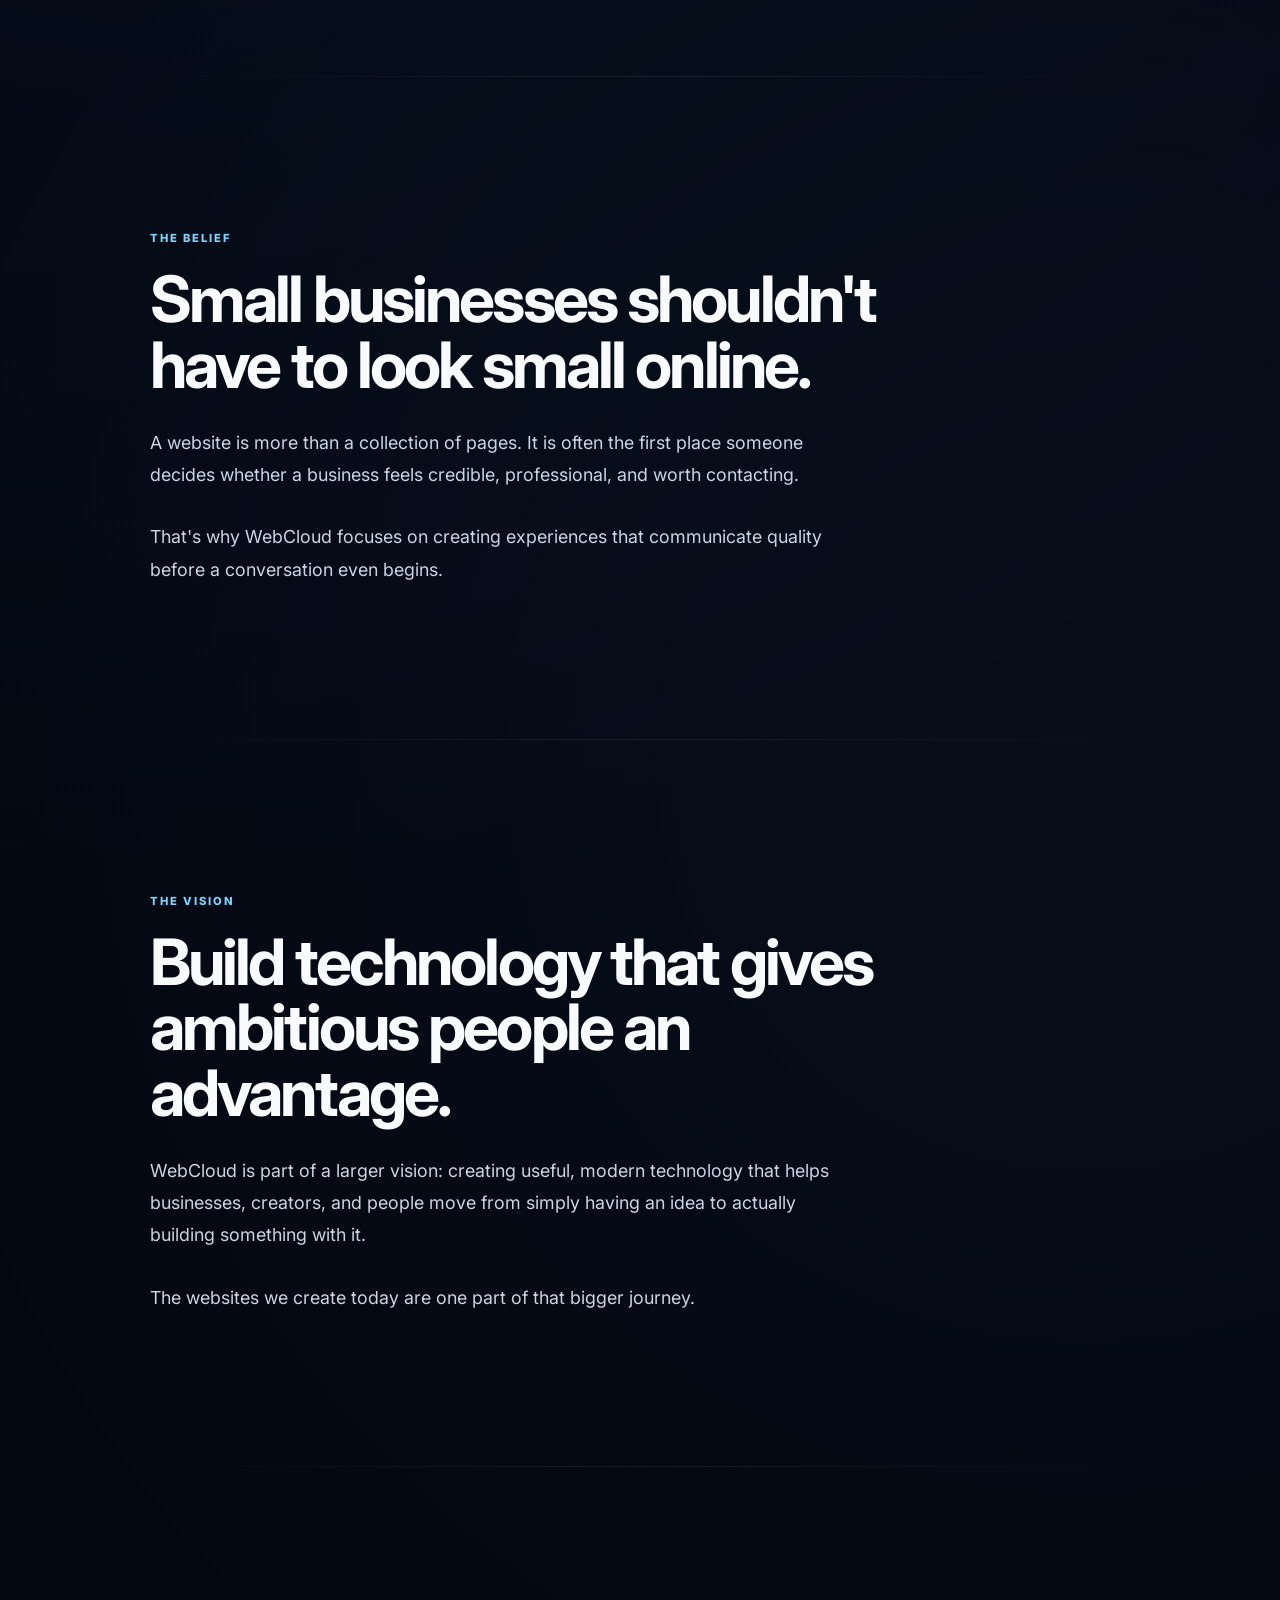
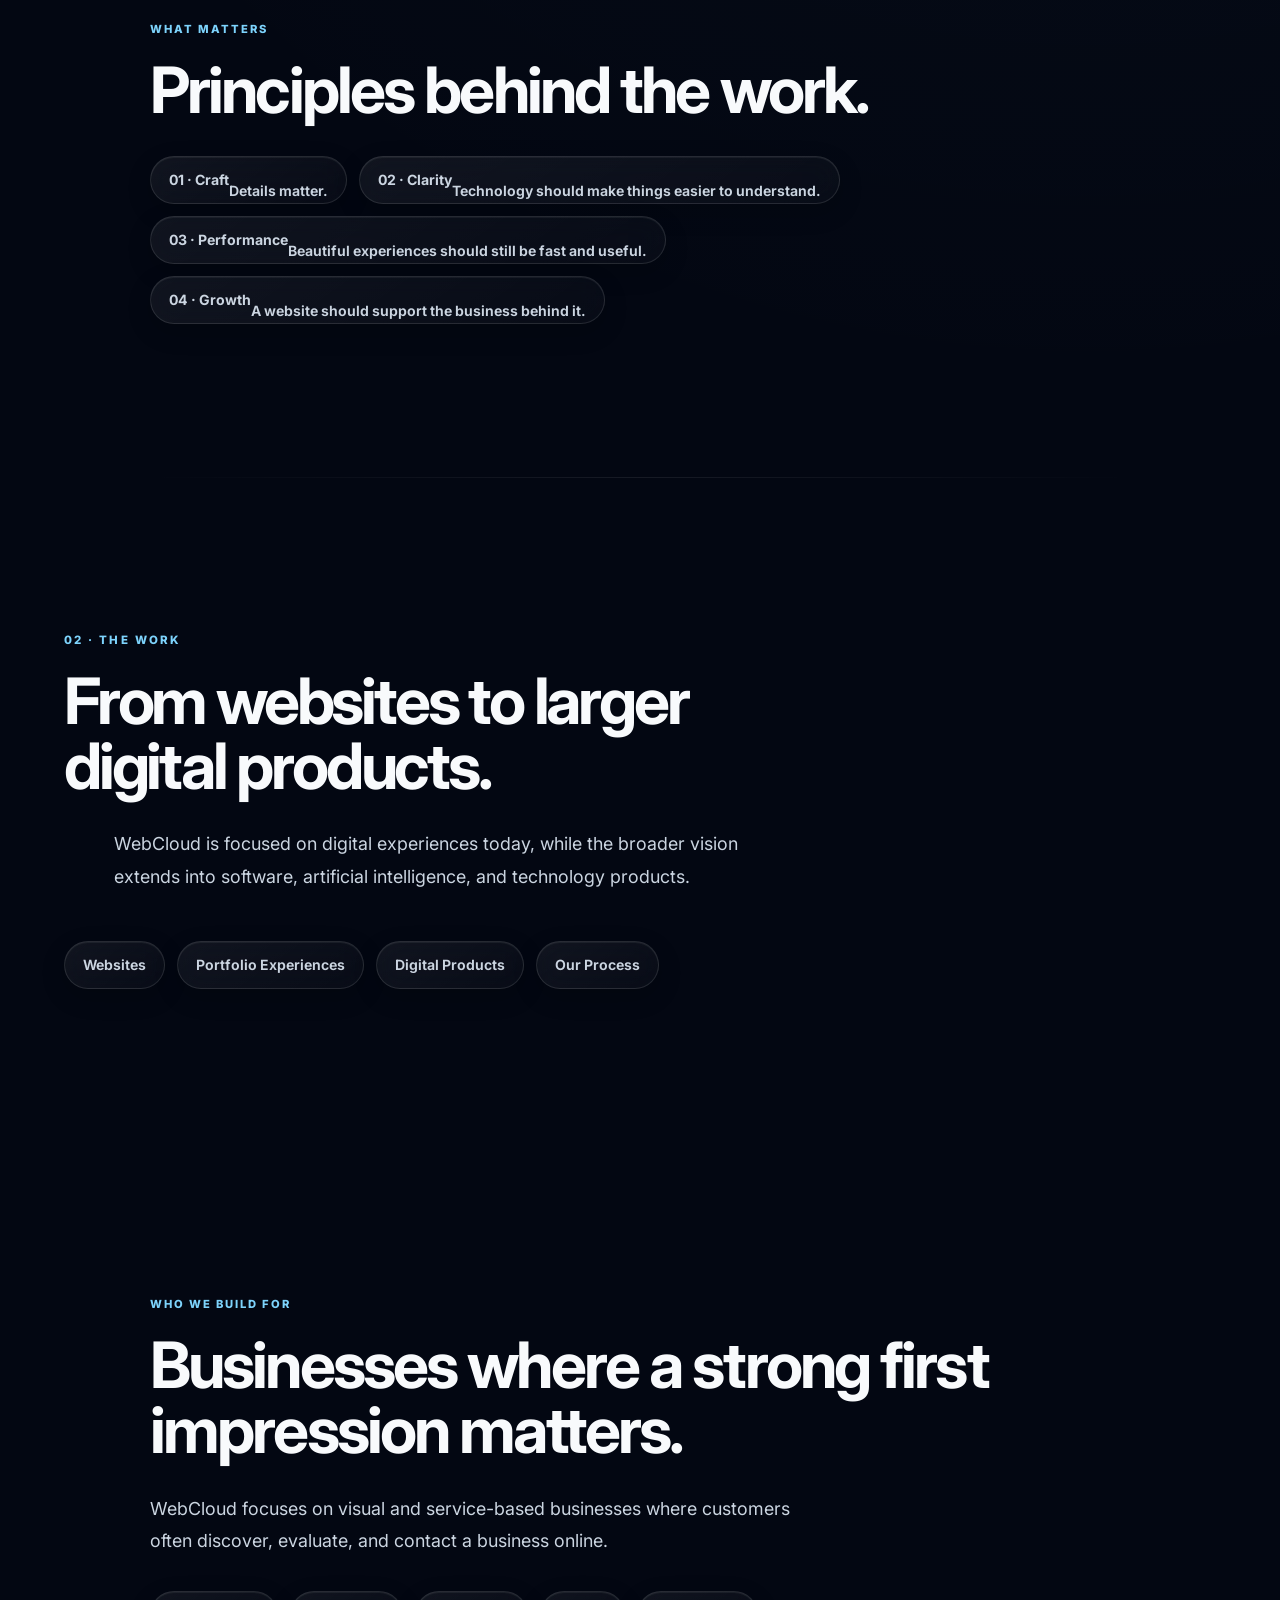
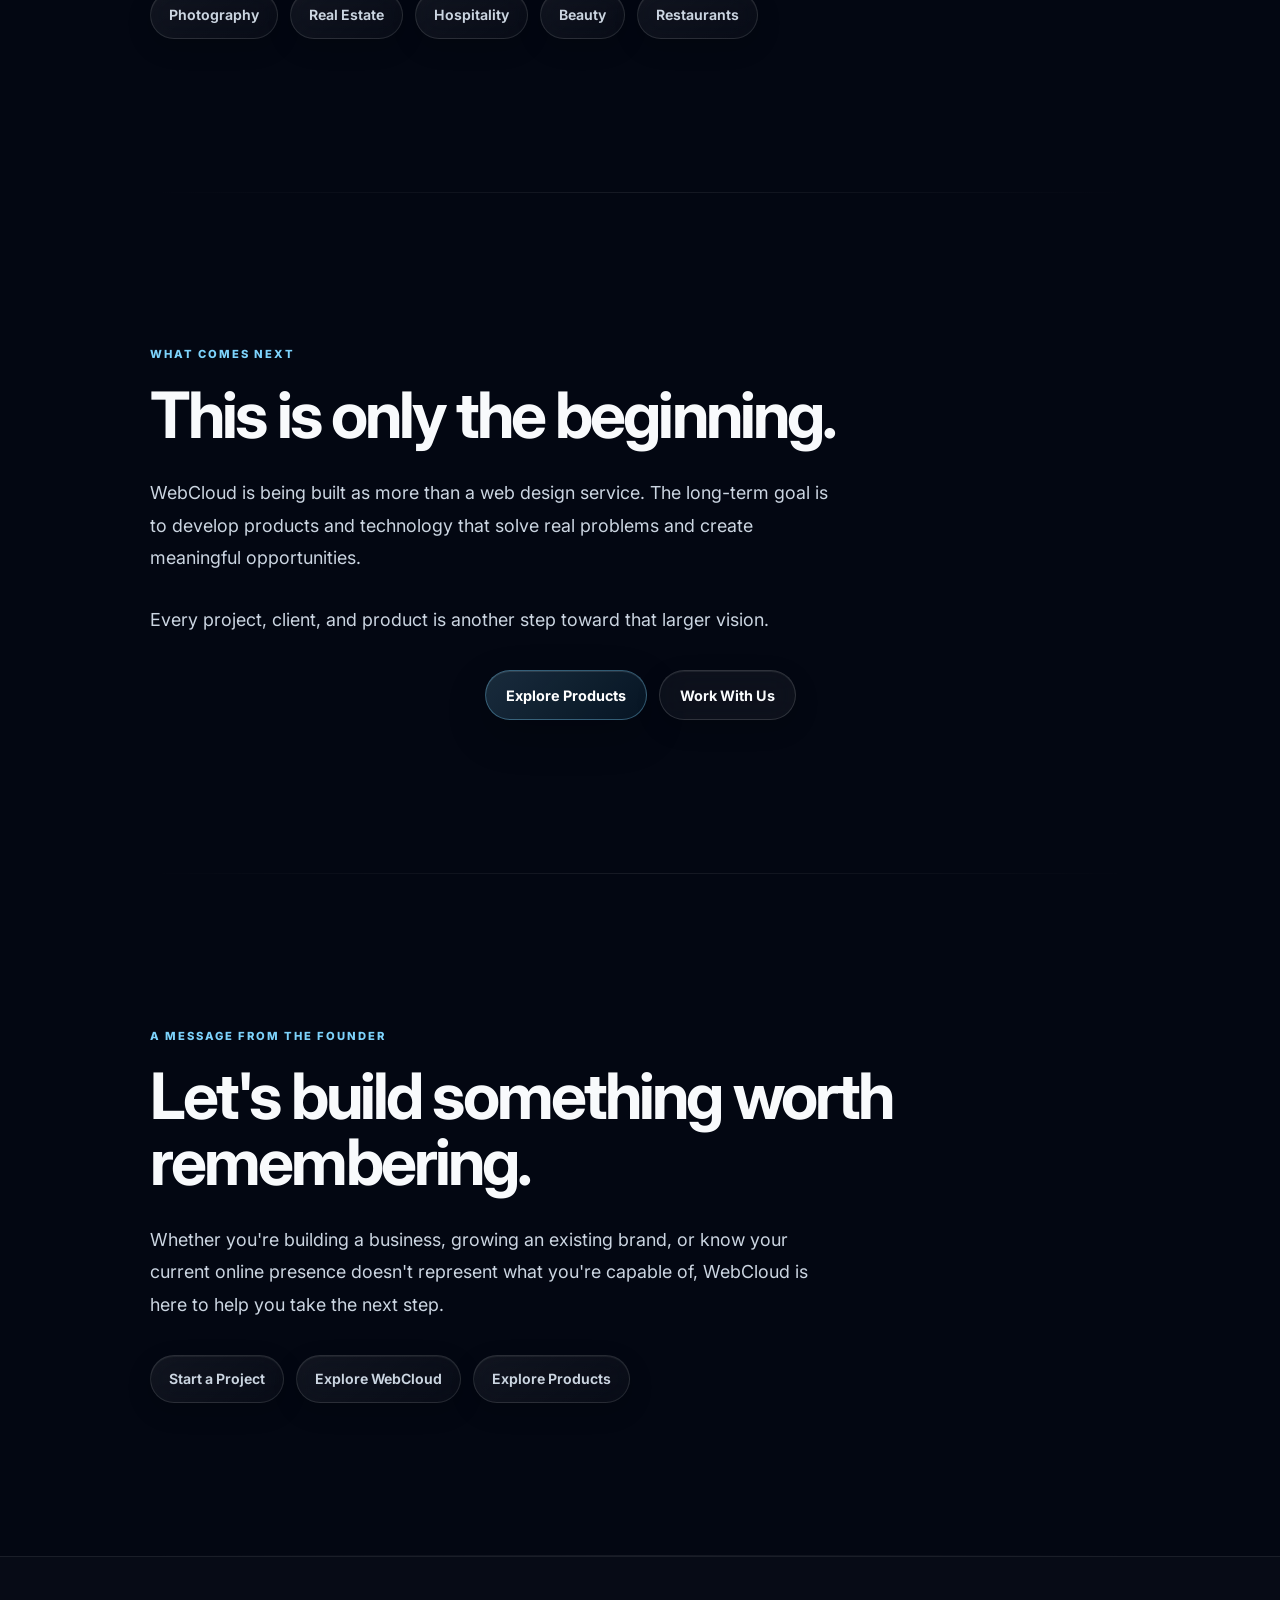
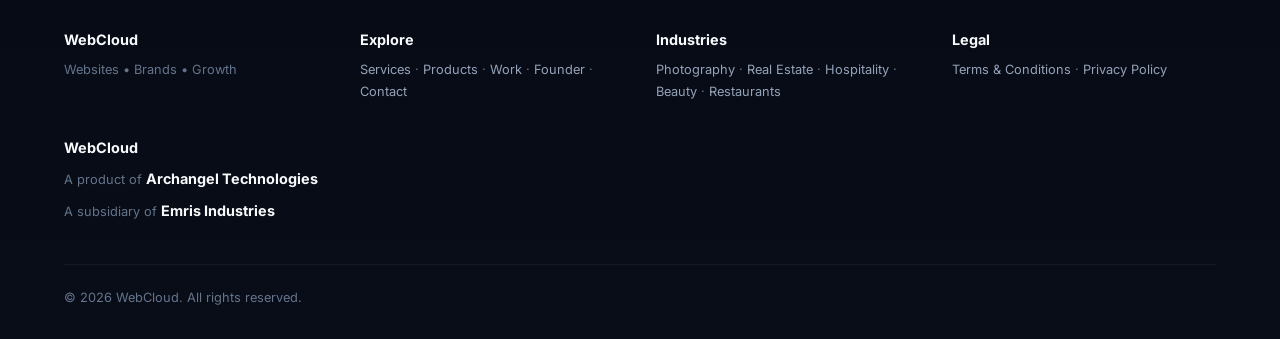
==== commit 00445aea: "Update founder.html" ====
--- a/founder.html
+++ b/founder.html
@@ -2,56 +2,33 @@
 <html lang="en">
 <head>
   <meta charset="UTF-8">
-
-  <meta
-    name="viewport"
-    content="width=device-width, initial-scale=1.0"
-  >
-
-  <meta
-    name="theme-color"
-    content="#030712"
-  >
-
-  <meta
-    name="robots"
-    content="index, follow"
-  >
-
-  <meta
-    name="author"
-    content="Emris Echefu"
-  >
+  <meta name="viewport" content="width=device-width, initial-scale=1.0">
+
+  <meta name="theme-color" content="#030712">
+  <meta name="robots" content="index, follow">
+  <meta name="author" content="WebCloud">
 
   <meta
     name="description"
-    content="Meet Emris Echefu, founder of WebCloud and the creative mind behind its mission to help ambitious businesses build stronger digital identities."
+    content="Meet Emris Echefu, founder of WebCloud — building premium websites, digital experiences, and technology for ambitious businesses."
   >
 
-  <meta
-    property="og:type"
-    content="profile"
-  >
-
-  <meta
-    property="og:title"
-    content="The Founder — WebCloud"
-  >
-
+  <meta property="og:type" content="website">
+  <meta property="og:title" content="Founder — WebCloud">
   <meta
     property="og:description"
     content="Meet Emris Echefu, founder of WebCloud."
   >
-
+  <meta property="og:site_name" content="WebCloud">
+  <meta property="og:image" content="assets/founder-emris.png">
+
+  <meta name="twitter:card" content="summary_large_image">
+  <meta name="twitter:title" content="Founder — WebCloud">
   <meta
-    property="og:site_name"
-    content="WebCloud"
+    name="twitter:description"
+    content="Meet Emris Echefu, founder of WebCloud."
   >
-
-  <meta
-    property="og:image"
-    content="assets/founder-emris.png"
-  >
+  <meta name="twitter:image" content="assets/founder-emris.png">
 
   <link
     rel="icon"
@@ -59,11 +36,7 @@
     href="assets/webcloud-logo.png"
   >
 
-  <link
-    rel="preconnect"
-    href="https://fonts.googleapis.com"
-  >
-
+  <link rel="preconnect" href="https://fonts.googleapis.com">
   <link
     rel="preconnect"
     href="https://fonts.gstatic.com"
@@ -75,23 +48,387 @@
     rel="stylesheet"
   >
 
-  <link
-    rel="stylesheet"
-    href="styles.css"
+  <link rel="stylesheet" href="styles.css">
+
+  <title>Founder — WebCloud</title>
+
+
+  <!-- =====================================================
+       FOUNDER PAGE ONLY STYLES
+       ===================================================== -->
+
+  <style>
+
+    /*
+     * =====================================================
+     * CINEMATIC FOUNDER HERO
+     * =====================================================
+     */
+
+    .founder-hero {
+      position: relative;
+      min-height: 100svh;
+      overflow: hidden;
+
+      display: flex;
+      align-items: center;
+
+      background:
+        #030712
+        url("assets/founder-emris.png")
+        center center
+        / cover
+        no-repeat;
+
+      isolation: isolate;
+    }
+
+
+    /*
+     * Dark cinematic overlay.
+     *
+     * The left side stays darker for text readability,
+     * while the right side allows more of the portrait
+     * to remain visible.
+     */
+
+    .founder-hero::before {
+      content: "";
+      position: absolute;
+      inset: 0;
+      z-index: -1;
+
+      background:
+        linear-gradient(
+          90deg,
+          rgba(3, 7, 18, 0.96) 0%,
+          rgba(3, 7, 18, 0.82) 32%,
+          rgba(3, 7, 18, 0.45) 62%,
+          rgba(3, 7, 18, 0.20) 100%
+        );
+    }
+
+
+    /*
+     * Bottom fade into the WebCloud page.
+     */
+
+    .founder-hero::after {
+      content: "";
+      position: absolute;
+      inset: auto 0 0;
+      height: 42%;
+
+      z-index: -1;
+
+      background:
+        linear-gradient(
+          to bottom,
+          transparent,
+          #030712
+        );
+
+      pointer-events: none;
+    }
+
+
+    /*
+     * Keep the existing decorative sky layers subtle
+     * so they don't overpower the actual portrait.
+     */
+
+    .founder-hero .sky-layer {
+      opacity: 0.12;
+      pointer-events: none;
+    }
+
+
+    .founder-hero .particle-field {
+      opacity: 0.18;
+      pointer-events: none;
+    }
+
+
+    /*
+     * Hero content.
+     */
+
+    .founder-hero .hero-content {
+      position: relative;
+      z-index: 5;
+
+      width: min(760px, 100%);
+
+      padding-top: 90px;
+      padding-bottom: 90px;
+    }
+
+
+    /*
+     * Founder eyebrow.
+     */
+
+    .founder-hero .eyebrow {
+      display: inline-flex;
+      align-items: center;
+      gap: 10px;
+
+      margin-bottom: 24px;
+
+      font-size: 0.75rem;
+      font-weight: 700;
+      letter-spacing: 0.18em;
+    }
+
+
+    .founder-hero .eyebrow::before {
+      content: "";
+
+      display: inline-block;
+
+      width: 34px;
+      height: 1px;
+
+      background: currentColor;
+
+      opacity: 0.7;
+    }
+
+
+    /*
+     * Main founder heading.
+     */
+
+    .founder-hero h1 {
+      max-width: 760px;
+
+      margin-bottom: 28px;
+
+      font-size: clamp(
+        3.5rem,
+        8vw,
+        7rem
+      );
+
+      line-height: 0.94;
+      letter-spacing: -0.055em;
+    }
+
+
+    .founder-hero h1 span {
+      display: inline-block;
+    }
+
+
+    /*
+     * Hero description.
+     */
+
+    .founder-hero .hero-copy {
+      max-width: 610px;
+
+      font-size: clamp(
+        1rem,
+        2vw,
+        1.2rem
+      );
+
+      line-height: 1.75;
+
+      color: rgba(255, 255, 255, 0.78);
+    }
+
+
+    /*
+     * Buttons.
+     */
+
+    .founder-hero .hero-actions {
+      margin-top: 34px;
+    }
+
+
+    /*
+     * Subtle glass treatment around the hero controls.
+     */
+
+    .founder-hero .button {
+      backdrop-filter: blur(14px);
+      -webkit-backdrop-filter: blur(14px);
+    }
+
+
+    /*
+     * Scroll indicator.
+     */
+
+    .founder-hero .scroll-hint {
+      position: absolute;
+
+      left: clamp(24px, 5vw, 70px);
+      bottom: 34px;
+
+      z-index: 10;
+
+      display: flex;
+      align-items: center;
+      gap: 12px;
+
+      font-size: 0.7rem;
+      letter-spacing: 0.15em;
+      text-transform: uppercase;
+
+      opacity: 0.65;
+    }
+
+
+    .founder-hero .scroll-hint span {
+      font-size: 1.2rem;
+    }
+
+
+    /*
+     * Founder story image is no longer necessary because
+     * the hero itself uses the founder photograph.
+     *
+     * We keep the section elegant and text-focused.
+     */
+
+    .founder-story-section {
+      position: relative;
+    }
+
+
+    /*
+     * Mobile optimisation.
+     */
+
+    @media (max-width: 900px) {
+
+      .founder-hero {
+        min-height: 100svh;
+
+        background-position:
+          65% center;
+      }
+
+
+      .founder-hero::before {
+        background:
+          linear-gradient(
+            180deg,
+            rgba(3, 7, 18, 0.84) 0%,
+            rgba(3, 7, 18, 0.60) 45%,
+            rgba(3, 7, 18, 0.88) 100%
+          );
+      }
+
+
+      .founder-hero::after {
+        height: 30%;
+      }
+
+
+      .founder-hero .hero-content {
+        padding-top: 120px;
+        padding-bottom: 120px;
+      }
+
+
+      .founder-hero h1 {
+        font-size: clamp(
+          3.1rem,
+          15vw,
+          5.5rem
+        );
+      }
+
+
+      .founder-hero .hero-copy {
+        max-width: 92%;
+      }
+
+    }
+
+
+    /*
+     * Smaller phones.
+     */
+
+    @media (max-width: 600px) {
+
+      .founder-hero {
+        background-position:
+          64% center;
+      }
+
+
+      .founder-hero .hero-content {
+        padding-top: 105px;
+        padding-bottom: 105px;
+      }
+
+
+      .founder-hero .hero-actions {
+        display: flex;
+        flex-direction: column;
+        align-items: stretch;
+      }
+
+
+      .founder-hero .button {
+        width: 100%;
+        text-align: center;
+      }
+
+
+      .founder-hero .scroll-hint {
+        left: 20px;
+        bottom: 20px;
+      }
+
+    }
+
+
+    /*
+     * Reduced motion accessibility.
+     */
+
+    @media (prefers-reduced-motion: reduce) {
+
+      .founder-hero {
+        background-attachment: scroll;
+      }
+
+    }
+
+  </style>
+
+</head>
+
+
+<body>
+
+  <!-- =====================================================
+       SKIP LINK
+       ===================================================== -->
+
+  <a
+    class="skip-link"
+    href="#main-content"
   >
-
-  <title>
-    The Founder — WebCloud
-  </title>
-</head>
-
-<body>
+    Skip to content
+  </a>
+
 
   <!-- =====================================================
        HEADER
        ===================================================== -->
 
-  <header class="site-header">
+  <header
+    class="site-header"
+    id="site-header"
+  >
 
     <a
       class="brand"
@@ -109,6 +446,10 @@
     </a>
 
 
+    <!-- ===================================================
+         DESKTOP NAVIGATION
+         =================================================== -->
+
     <nav
       class="main-nav"
       aria-label="Primary navigation"
@@ -118,8 +459,12 @@
         Services
       </a>
 
-      <a href="products.html">
+      <a href="index.html#work">
         Work
+      </a>
+
+      <a href="index.html#about">
+        About
       </a>
 
       <a
@@ -129,8 +474,12 @@
         Founder
       </a>
 
-      <a href="index.html#about">
-        About
+      <a href="products.html">
+        Products
+      </a>
+
+      <a href="terms.html">
+        Terms
       </a>
 
       <a
@@ -143,11 +492,17 @@
     </nav>
 
 
+    <!-- ===================================================
+         MOBILE MENU BUTTON
+         =================================================== -->
+
     <button
-      class="menu-toggle"
+      class="mobile-menu-toggle"
+      id="mobile-menu-toggle"
       type="button"
       aria-label="Open navigation menu"
       aria-expanded="false"
+      aria-controls="mobile-nav"
     >
 
       <span></span>
@@ -156,6 +511,90 @@
 
     </button>
 
+
+    <!-- ===================================================
+         MOBILE NAVIGATION
+         =================================================== -->
+
+    <nav
+      class="mobile-nav"
+      id="mobile-nav"
+      aria-label="Mobile navigation"
+      aria-hidden="true"
+    >
+
+      <a href="index.html#home">
+        Home
+      </a>
+
+      <a href="index.html#services">
+        Services
+      </a>
+
+      <a href="index.html#work">
+        Our Work
+      </a>
+
+      <a href="index.html#industries">
+        Industries
+      </a>
+
+      <a href="index.html#process">
+        Process
+      </a>
+
+      <a href="index.html#about">
+        About
+      </a>
+
+      <a
+        href="founder.html"
+        aria-current="page"
+      >
+        Founder
+      </a>
+
+      <a href="products.html">
+        Products
+      </a>
+
+      <a href="photographer.html">
+        Photography
+      </a>
+
+      <a href="realestate.html">
+        Real Estate
+      </a>
+
+      <a href="hospitality.html">
+        Hospitality
+      </a>
+
+      <a href="barber.html">
+        Beauty
+      </a>
+
+      <a href="restaurant.html">
+        Restaurants
+      </a>
+
+      <a href="terms.html">
+        Terms &amp; Conditions
+      </a>
+
+      <a href="privacy.html">
+        Privacy Policy
+      </a>
+
+      <a
+        class="nav-cta"
+        href="index.html#contact"
+      >
+        Start a Project
+      </a>
+
+    </nav>
+
   </header>
 
 
@@ -163,16 +602,17 @@
        MAIN
        ===================================================== -->
 
-  <main>
+  <main id="main-content">
 
 
     <!-- ===================================================
-         HERO
+         FOUNDER HERO
          =================================================== -->
 
     <section
-      class="hero"
-      aria-labelledby="founder-hero-title"
+      class="hero founder-hero"
+      id="home"
+      aria-labelledby="founder-title"
     >
 
       <div
@@ -199,27 +639,39 @@
       <div class="hero-content">
 
         <p class="eyebrow">
-          THE FOUNDER
+          THE FOUNDER · WEBCLOUD
         </p>
 
-        <h1 id="founder-hero-title">
-
-          Building ideas
+        <h1 id="founder-title">
+          Built by
           <br>
-
-          <span>
-            into experiences.
-          </span>
-
+          <span>Emris Echefu.</span>
         </h1>
 
         <p class="hero-copy">
-
-          Meet Emris Echefu — the founder behind
-          WebCloud and the vision driving its approach
-          to digital experiences.
-
+          A young builder with a simple belief:
+          businesses with something valuable to offer
+          deserve a digital presence that reflects it.
         </p>
+
+
+        <div class="hero-actions">
+
+          <a
+            class="button button-primary"
+            href="#story"
+          >
+            My Story
+          </a>
+
+          <a
+            class="button button-secondary"
+            href="index.html#contact"
+          >
+            Work With WebCloud
+          </a>
+
+        </div>
 
       </div>
 
@@ -241,151 +693,84 @@
 
 
     <!-- ===================================================
-         FOUNDER PROFILE
+         STORY
          =================================================== -->
 
     <section
-      class="portfolio-section founder-profile"
-      aria-labelledby="profile-title"
+      id="story"
+      class="section-placeholder founder-story-section"
+      aria-labelledby="story-title"
     >
 
-      <div class="portfolio-heading">
-
-        <p class="eyebrow">
-          EMRIS ECHEFU · FOUNDER
-        </p>
-
-        <h2 id="profile-title">
-
-          More than a website.
-          A belief in what is possible.
-
-        </h2>
+      <p>
+        THE PERSON BEHIND THE BRAND
+      </p>
+
+      <h2 id="story-title">
+        WebCloud started with a desire to build things that matter.
+      </h2>
+
+      <p class="hero-copy">
+        I'm Emris Echefu, the founder of WebCloud.
+        I build websites, digital products, and technology
+        with the goal of turning ideas into experiences
+        people can actually use.
+      </p>
+
+      <p class="hero-copy">
+        WebCloud is one expression of that vision:
+        helping businesses create a stronger presence
+        in the digital world.
+      </p>
+
+
+      <div class="contact-links">
+
+        <a href="index.html#services">
+          What We Build
+        </a>
+
+        <a href="index.html#work">
+          Explore Our Work
+        </a>
+
+        <a href="index.html#contact">
+          Start a Project
+        </a>
 
       </div>
 
-
-      <div class="portfolio-grid">
-
-        <figure
-          class="portfolio-card portfolio-card-wide"
-        >
-
-          <img
-            src="assets/founder-emris.png"
-            alt="Emris Echefu, founder of WebCloud"
-            width="1600"
-            height="1200"
-            loading="eager"
-            fetchpriority="high"
-            decoding="async"
-          >
-
-          <figcaption>
-
-            <span>
-              01
-            </span>
-
-            Emris Echefu · Founder
-
-          </figcaption>
-
-        </figure>
-
-      </div>
-
-
-      <div class="section-placeholder">
-
-        <p>
-          THE IDEA
-        </p>
-
-        <h2>
-          Good businesses deserve to look as good online as they do in real life.
-        </h2>
-
-        <p class="hero-copy">
-
-          WebCloud was created around a simple observation:
-          many businesses have something valuable to offer,
-          but their digital presence does not communicate
-          that value.
-
-        </p>
-
-        <p class="hero-copy">
-
-          A website should not simply exist because a business
-          is expected to have one. It should create confidence,
-          explain the value of the business, make information
-          easier to access, and give potential customers a
-          reason to take the next step.
-
-        </p>
-
-      </div>
-
     </section>
 
 
     <!-- ===================================================
-         FOUNDER MESSAGE
+         BELIEF
          =================================================== -->
 
     <section
       class="section-placeholder"
-      aria-labelledby="message-title"
+      aria-labelledby="belief-title"
     >
 
       <p>
-        A MESSAGE FROM THE FOUNDER
-      </p>
-
-      <h2 id="message-title">
-
-        “I believe the internet should make opportunity
-        more accessible — not make good businesses invisible.”
-
+        THE BELIEF
+      </p>
+
+      <h2 id="belief-title">
+        Small businesses shouldn't have to look small online.
       </h2>
 
       <p class="hero-copy">
-
-        My interest in technology has always been connected
-        to one question: what can we build that makes something
-        better?
-
+        A website is more than a collection of pages.
+        It is often the first place someone decides whether
+        a business feels credible, professional, and worth
+        contacting.
       </p>
 
       <p class="hero-copy">
-
-        WebCloud is one expression of that idea.
-
-        It is built around the belief that a photographer,
-        restaurant owner, real-estate professional, barber,
-        construction company, hospitality brand, or growing
-        business should be able to present their work with
-        confidence.
-
-      </p>
-
-      <p class="hero-copy">
-
-        The goal is not to make every business look the same.
-        The goal is to understand what makes each business
-        different and build a digital experience that communicates
-        that difference clearly.
-
-      </p>
-
-      <p class="hero-copy">
-
-        Every project is therefore treated as more than a
-        collection of pages. It is an opportunity to turn an
-        idea, service, or business into an experience people
-        can understand and remember.
-
+        That's why WebCloud focuses on creating experiences
+        that communicate quality before a conversation even
+        begins.
       </p>
 
     </section>
@@ -396,28 +781,123 @@
          =================================================== -->
 
     <section
-      class="portfolio-section"
+      class="section-placeholder"
       aria-labelledby="vision-title"
     >
 
+      <p>
+        THE VISION
+      </p>
+
+      <h2 id="vision-title">
+        Build technology that gives ambitious people an advantage.
+      </h2>
+
+      <p class="hero-copy">
+        WebCloud is part of a larger vision:
+        creating useful, modern technology that helps
+        businesses, creators, and people move from simply
+        having an idea to actually building something with it.
+      </p>
+
+      <p class="hero-copy">
+        The websites we create today are one part of
+        that bigger journey.
+      </p>
+
+    </section>
+
+
+    <!-- ===================================================
+         VALUES
+         =================================================== -->
+
+    <section
+      id="values"
+      class="section-placeholder"
+      aria-labelledby="values-title"
+    >
+
+      <p>
+        WHAT MATTERS
+      </p>
+
+      <h2 id="values-title">
+        Principles behind the work.
+      </h2>
+
+
+      <div class="contact-links">
+
+        <a href="#values">
+          <strong>
+            01 · Craft
+          </strong>
+
+          <br>
+
+          Details matter.
+        </a>
+
+        <a href="#values">
+          <strong>
+            02 · Clarity
+          </strong>
+
+          <br>
+
+          Technology should make things easier to understand.
+        </a>
+
+        <a href="#values">
+          <strong>
+            03 · Performance
+          </strong>
+
+          <br>
+
+          Beautiful experiences should still be fast and useful.
+        </a>
+
+        <a href="#values">
+          <strong>
+            04 · Growth
+          </strong>
+
+          <br>
+
+          A website should support the business behind it.
+        </a>
+
+      </div>
+
+    </section>
+
+
+    <!-- ===================================================
+         WORK
+         =================================================== -->
+
+    <section
+      id="work"
+      class="portfolio-section"
+      aria-labelledby="build-title"
+    >
+
       <div class="portfolio-heading">
 
         <p class="eyebrow">
-          THE VISION
+          02 · THE WORK
         </p>
 
-        <h2 id="vision-title">
-
-          Build. Learn. Improve. Repeat.
-
+        <h2 id="build-title">
+          From websites to larger digital products.
         </h2>
 
         <p class="hero-copy">
-
-          WebCloud is part of a larger technology journey
-          focused on creating useful digital products,
-          services, and experiences.
-
+          WebCloud is focused on digital experiences today,
+          while the broader vision extends into software,
+          artificial intelligence, and technology products.
         </p>
 
       </div>
@@ -426,212 +906,166 @@
       <div class="contact-links">
 
         <a href="index.html#services">
-          Web Design
+          Websites
+        </a>
+
+        <a href="index.html#work">
+          Portfolio Experiences
         </a>
 
         <a href="products.html">
-          Selected Work
+          Digital Products
         </a>
 
         <a href="index.html#process">
           Our Process
         </a>
 
+      </div>
+
+    </section>
+
+
+    <!-- ===================================================
+         INDUSTRIES
+         =================================================== -->
+
+    <section
+      id="industries"
+      class="section-placeholder"
+      aria-labelledby="industries-title"
+    >
+
+      <p>
+        WHO WE BUILD FOR
+      </p>
+
+      <h2 id="industries-title">
+        Businesses where a strong first impression matters.
+      </h2>
+
+      <p class="hero-copy">
+        WebCloud focuses on visual and service-based businesses
+        where customers often discover, evaluate, and contact
+        a business online.
+      </p>
+
+
+      <div class="contact-links">
+
+        <a href="photographer.html">
+          Photography
+        </a>
+
+        <a href="realestate.html">
+          Real Estate
+        </a>
+
+        <a href="hospitality.html">
+          Hospitality
+        </a>
+
+        <a href="barber.html">
+          Beauty
+        </a>
+
+        <a href="restaurant.html">
+          Restaurants
+        </a>
+
+      </div>
+
+    </section>
+
+
+    <!-- ===================================================
+         FUTURE
+         =================================================== -->
+
+    <section
+      class="section-placeholder"
+      aria-labelledby="future-title"
+    >
+
+      <p>
+        WHAT COMES NEXT
+      </p>
+
+      <h2 id="future-title">
+        This is only the beginning.
+      </h2>
+
+      <p class="hero-copy">
+        WebCloud is being built as more than a web design
+        service. The long-term goal is to develop products
+        and technology that solve real problems and create
+        meaningful opportunities.
+      </p>
+
+      <p class="hero-copy">
+        Every project, client, and product is another step
+        toward that larger vision.
+      </p>
+
+
+      <div class="hero-actions">
+
+        <a
+          class="button button-primary"
+          href="products.html"
+        >
+          Explore Products
+        </a>
+
+        <a
+          class="button button-secondary"
+          href="index.html#contact"
+        >
+          Work With Us
+        </a>
+
+      </div>
+
+    </section>
+
+
+    <!-- ===================================================
+         FINAL CTA
+         =================================================== -->
+
+    <section
+      class="section-placeholder contact-placeholder"
+      aria-labelledby="final-title"
+    >
+
+      <p>
+        A MESSAGE FROM THE FOUNDER
+      </p>
+
+      <h2 id="final-title">
+        Let's build something worth remembering.
+      </h2>
+
+      <p class="hero-copy">
+        Whether you're building a business, growing an existing
+        brand, or know your current online presence doesn't
+        represent what you're capable of, WebCloud is here
+        to help you take the next step.
+      </p>
+
+
+      <div class="contact-links">
+
         <a href="index.html#contact">
           Start a Project
         </a>
 
-      </div>
-
-    </section>
-
-
-    <!-- ===================================================
-         COMPANY STRUCTURE
-         =================================================== -->
-
-    <section
-      class="section-placeholder"
-      aria-labelledby="company-title"
-    >
-
-      <p>
-        THE BIGGER PICTURE
-      </p>
-
-      <h2 id="company-title">
-
-        WebCloud is part of something bigger.
-
-      </h2>
-
-      <p class="hero-copy">
-
-        WebCloud operates as a digital-focused product and
-        service brand within a broader technology vision.
-
-      </p>
-
-      <div class="contact-links">
-
-        <a
-          href="https://archangel-gules.vercel.app/"
-          target="_blank"
-          rel="noopener noreferrer"
-        >
-
-          Archangel Technologies ↗
-
+        <a href="index.html#work">
+          Explore WebCloud
         </a>
 
         <a href="products.html">
-
-          WebCloud Products
-
-        </a>
-
-        <a href="index.html">
-
-          WebCloud
-
-        </a>
-
-      </div>
-
-      <p class="hero-copy">
-
-        WebCloud focuses on websites, digital experiences,
-        and business-facing solutions, while Archangel
-        Technologies represents the broader technology
-        direction behind the work.
-
-      </p>
-
-      <p class="hero-copy">
-
-        Both sit within the wider vision of
-        <strong>
-          Emris Industries
-        </strong>.
-
-      </p>
-
-    </section>
-
-
-    <!-- ===================================================
-         FOUNDER PRINCIPLES
-         =================================================== -->
-
-    <section
-      class="portfolio-section"
-      aria-labelledby="principles-title"
-    >
-
-      <div class="portfolio-heading">
-
-        <p class="eyebrow">
-          PRINCIPLES
-        </p>
-
-        <h2 id="principles-title">
-
-          What guides the work.
-
-        </h2>
-
-      </div>
-
-
-      <div class="contact-links">
-
-        <a href="#principles">
-
-          <strong>
-            01 · Purpose
-          </strong>
-
-        </a>
-
-        <a href="#principles">
-
-          <strong>
-            02 · Simplicity
-          </strong>
-
-        </a>
-
-        <a href="#principles">
-
-          <strong>
-            03 · Quality
-          </strong>
-
-        </a>
-
-        <a href="#principles">
-
-          <strong>
-            04 · Innovation
-          </strong>
-
-        </a>
-
-        <a href="#principles">
-
-          <strong>
-            05 · Continuous Improvement
-          </strong>
-
-        </a>
-
-      </div>
-
-    </section>
-
-
-    <!-- ===================================================
-         CLOSING
-         =================================================== -->
-
-    <section
-      class="section-placeholder contact-placeholder"
-      aria-labelledby="closing-title"
-    >
-
-      <p>
-        BUILD SOMETHING WORTH REMEMBERING
-      </p>
-
-      <h2 id="closing-title">
-
-        Have an idea?
-        Let's turn it into something real.
-
-      </h2>
-
-      <p class="hero-copy">
-
-        Whether you are starting from scratch,
-        rebuilding an outdated website, or simply
-        ready for your business to have a stronger
-        digital presence, WebCloud is ready to help.
-
-      </p>
-
-
-      <div class="contact-links">
-
-        <a href="index.html#contact">
-          Start a Project
-        </a>
-
-        <a href="products.html">
-          Explore Our Work
-        </a>
-
-        <a href="index.html">
-          Back to WebCloud
+          Explore Products
         </a>
 
       </div>
@@ -668,13 +1102,19 @@
 
       <p>
 
-        <a href="index.html">
-          Home
+        <a href="index.html#services">
+          Services
         </a>
 
         ·
 
         <a href="products.html">
+          Products
+        </a>
+
+        ·
+
+        <a href="index.html#work">
           Work
         </a>
 
@@ -688,6 +1128,47 @@
 
         <a href="index.html#contact">
           Contact
+        </a>
+
+      </p>
+
+    </div>
+
+
+    <div>
+
+      <strong>
+        Industries
+      </strong>
+
+      <p>
+
+        <a href="photographer.html">
+          Photography
+        </a>
+
+        ·
+
+        <a href="realestate.html">
+          Real Estate
+        </a>
+
+        ·
+
+        <a href="hospitality.html">
+          Hospitality
+        </a>
+
+        ·
+
+        <a href="barber.html">
+          Beauty
+        </a>
+
+        ·
+
+        <a href="restaurant.html">
+          Restaurants
         </a>
 
       </p>
@@ -744,7 +1225,11 @@
     <div>
 
       <p>
-        © 2026 WebCloud.
+        ©
+        <span data-current-year>
+          2026
+        </span>
+        WebCloud.
         All rights reserved.
       </p>
 
@@ -760,4 +1245,4 @@
   <script src="script.js"></script>
 
 </body>
-  </html>
+</html>
